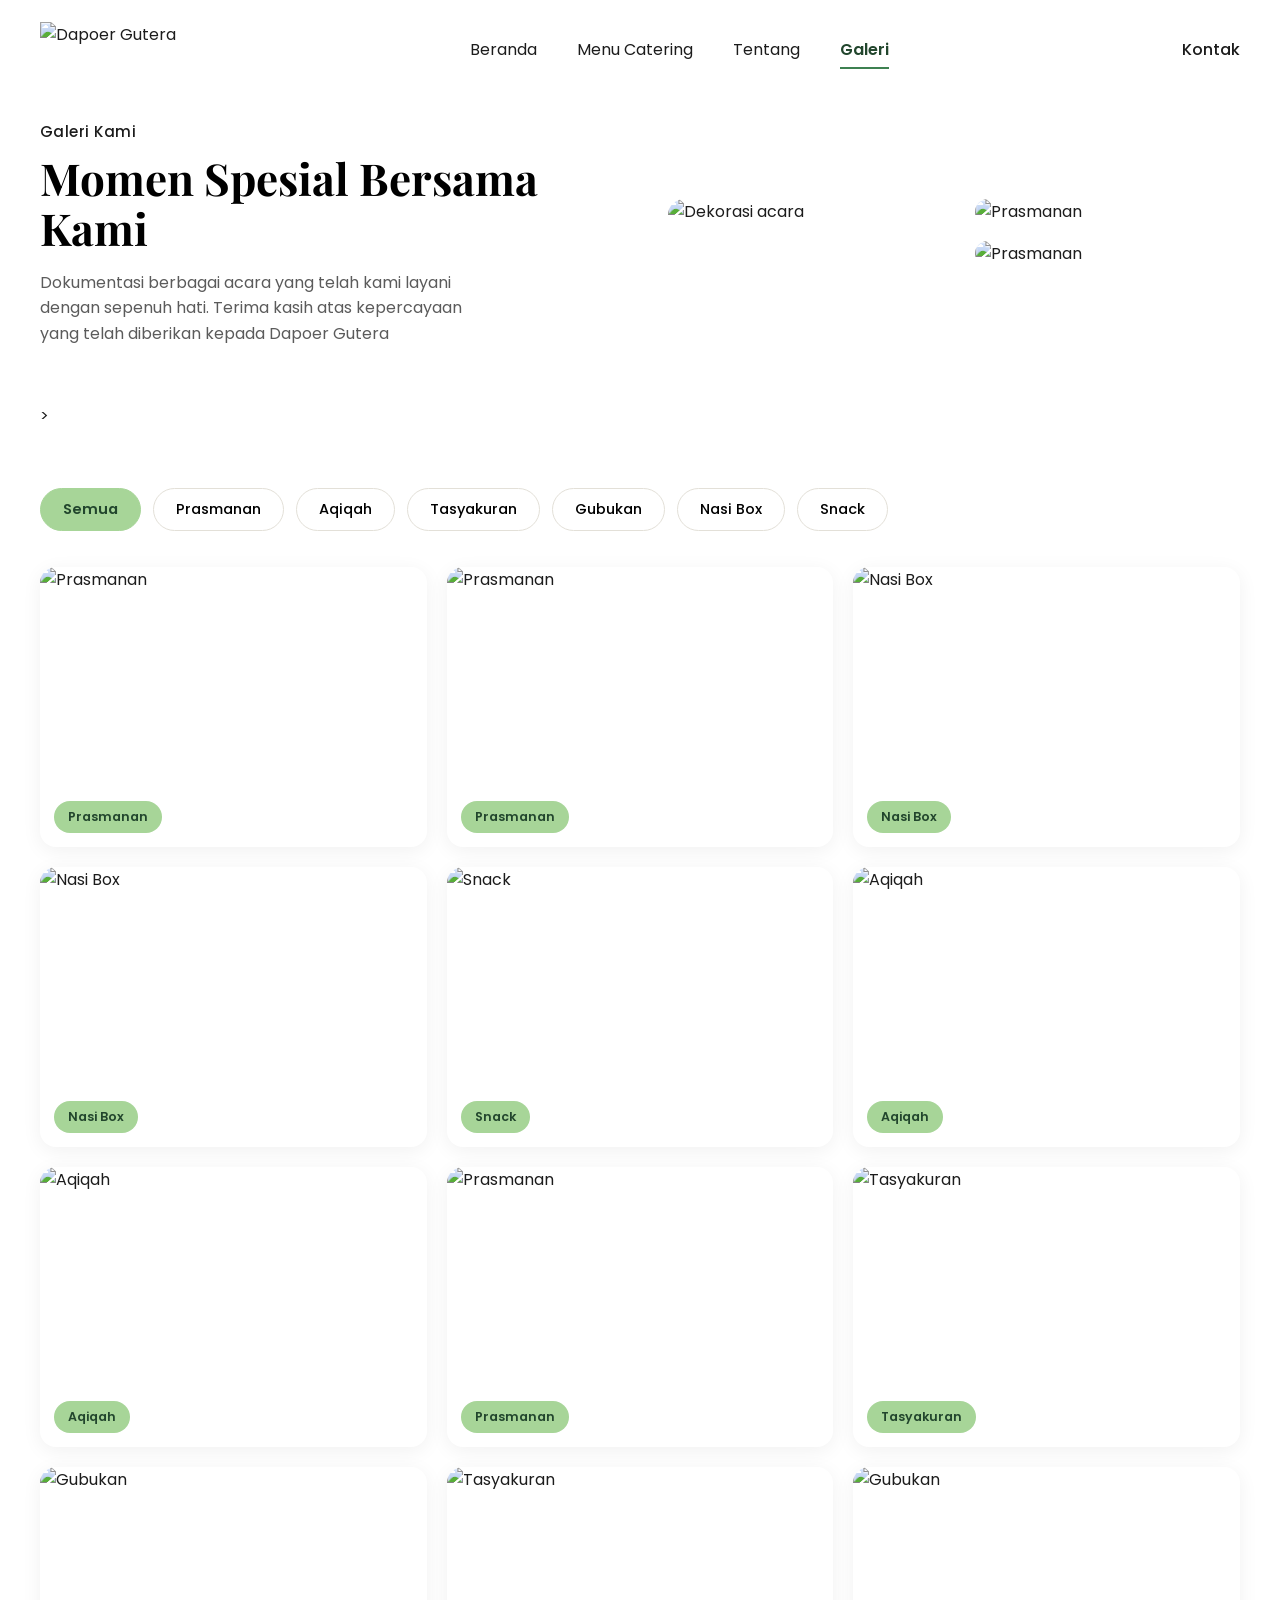
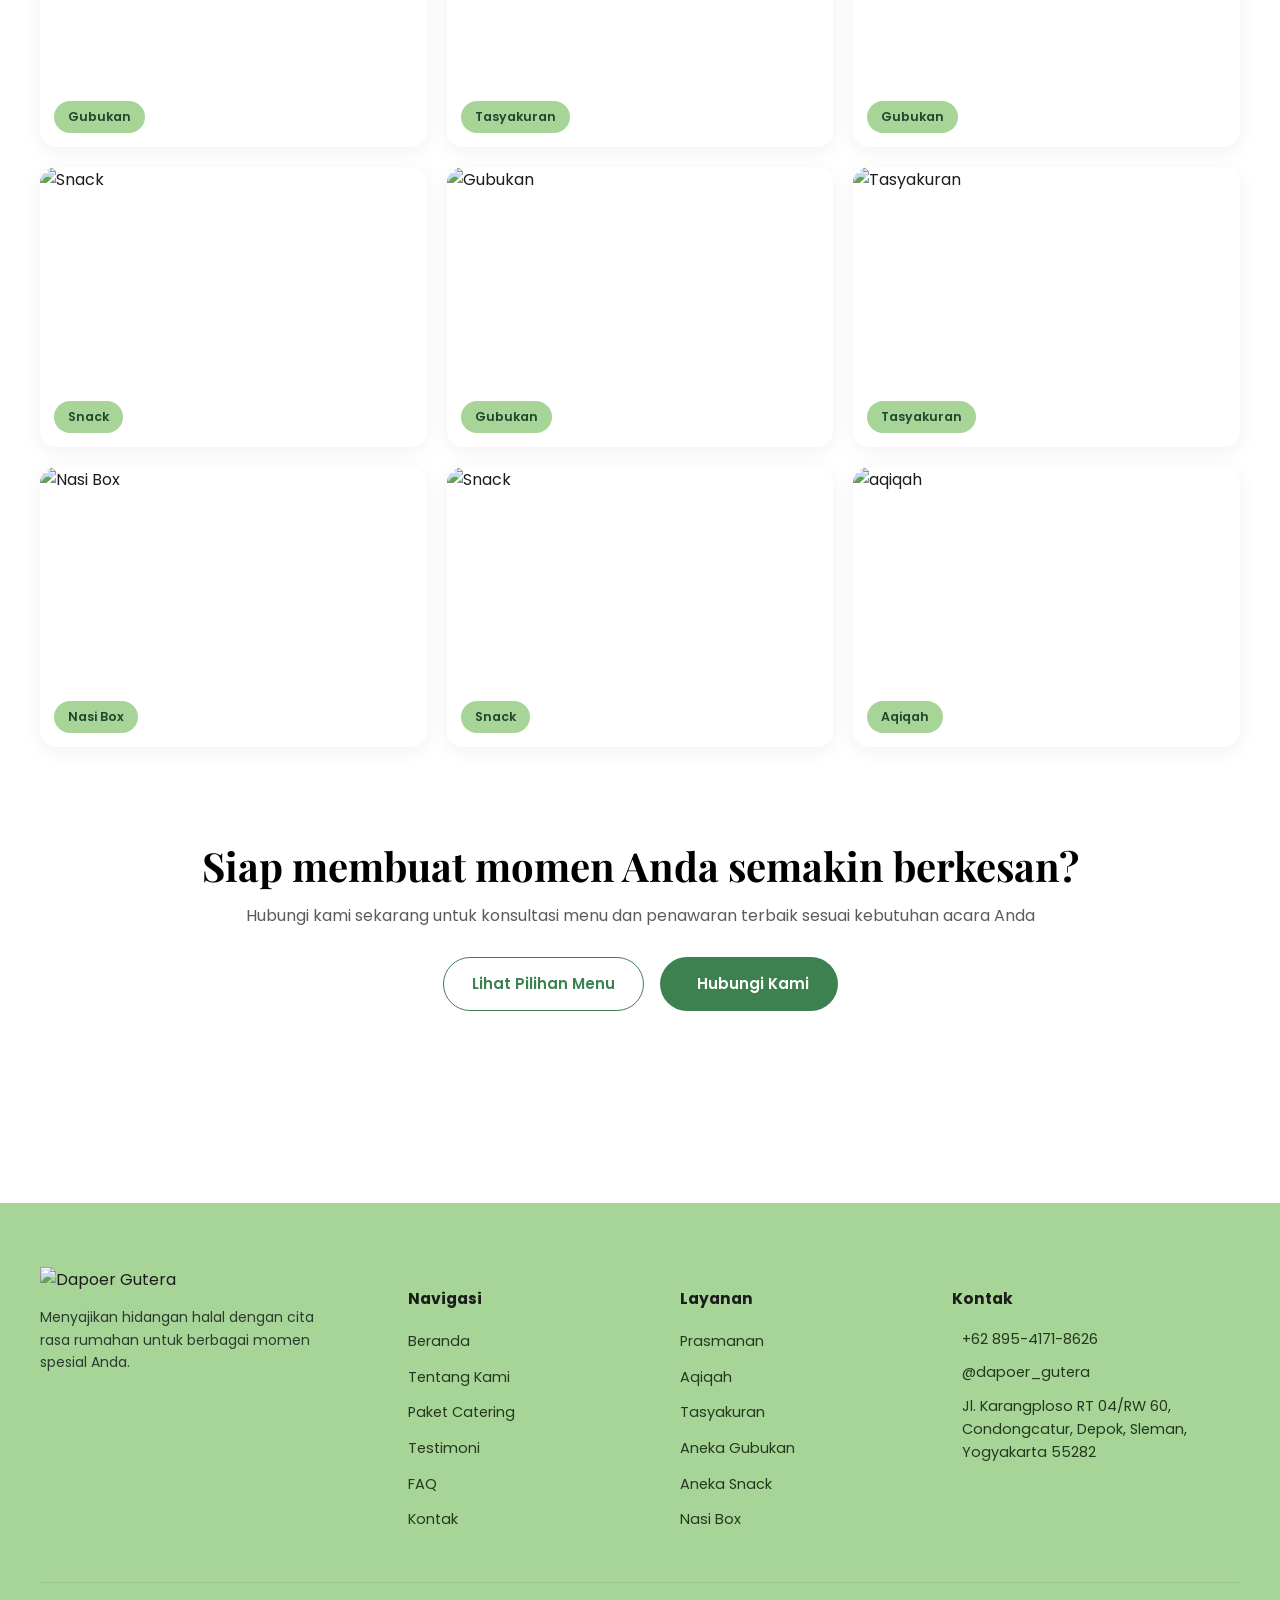
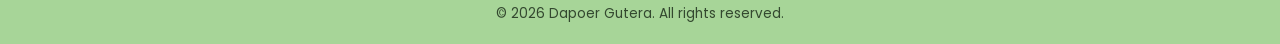
==== galeri.html @ 9469ec9a "Add files via upload" ====
<!DOCTYPE html>
<html lang="id">
<head>
<meta charset="UTF-8">
<meta name="viewport" content="width=device-width, initial-scale=1.0">
<title>Galeri — Dapoer Gutera</title>
<link rel="stylesheet" href="styles.css">
</head>
<body>

<header>
  <nav class="navbar">
    <a href="index.html" class="nav-logo">
      <img src="assets/images//logo.png" alt="Dapoer Gutera">
    </a>

    <ul class="nav-links">
      <li><a href="index.html" >Beranda</a></li>
      <li><a href="prasmanan.html">Menu Catering</a></li>
      <li><a href="tentang.html">Tentang</a></li>
      <li><a href="galeri.html"class="active">Galeri</a></li>
      <li class="nav-kontak-mobile"><a href="https://wa.me/6289541718626?text=Halo%20Dapoer%20Gutera">Kontak</a></li>
    </ul>

    <a href="https://wa.me/6289541718626?text=Halo%20Dapoer%20Gutera" class="nav-contact">Kontak</a>

    <button class="nav-toggle">&#9776;</button>
  </nav>
</header>

<div class="container">
  <div class="gal-hero">
    <div>
      <span class="eyebrow">Galeri Kami</span>
      <h2>Momen Spesial Bersama Kami</h2>
      <p>Dokumentasi berbagai acara yang telah kami layani dengan sepenuh hati. Terima kasih atas kepercayaan yang telah diberikan kepada Dapoer Gutera</p>
    </div>
    <div class="collage">
      <div class="collage-left"><img src="assets/images/tentang1.png" alt="Dekorasi acara"></div>
      <div class="collage-right">
        <img src="assets/images/tentang2.png" alt="Prasmanan">
        <img src="assets/images/tentang3.png" alt="Prasmanan">
      </div>
    </div>>
  </div>

  <div class="chip-row">
    <button class="chip active" data-filter="semua">Semua</button>
    <button class="chip" data-filter="prasmanan">Prasmanan</button>
    <button class="chip" data-filter="aqiqah">Aqiqah</button>
    <button class="chip" data-filter="tasyakuran">Tasyakuran</button>
    <button class="chip" data-filter="gubukan">Gubukan</button>
    <button class="chip" data-filter="nasibox">Nasi Box</button>
    <button class="chip" data-filter="snack">Snack</button>
  </div>

  <div class="masonry">
    <div class="gal-item" data-cat="prasmanan"><img src="assets/images/galeri/prasmanan7.png" alt="Prasmanan"><span class="gal-tag">Prasmanan</span></div>
    <div class="gal-item" data-cat="prasmanan"><img src="assets/images/galeri/prasmanan4.png" alt="Prasmanan"><span class="gal-tag">Prasmanan</span></div>
    <div class="gal-item" data-cat="nasibox"><img src="assets/images/galeri/nasibox.png" alt="Nasi Box"><span class="gal-tag">Nasi Box</span></div>

    <div class="gal-item" data-cat="nasibox"><img src="assets/images/galeri/nasibox3.png" alt="Nasi Box"><span class="gal-tag">Nasi Box</span></div>
    <div class="gal-item" data-cat="snack"><img src="assets/images/galeri/snack.png" alt="Snack"><span class="gal-tag">Snack</span></div>
    <div class="gal-item" data-cat="aqiqah"><img src="assets/images/galeri/aqiqah2.png" alt="Aqiqah"><span class="gal-tag">Aqiqah</span></div>

    <div class="gal-item" data-cat="aqiqah"><img src="assets/images/galeri/aqiqah.png" alt="Aqiqah"><span class="gal-tag">Aqiqah</span></div>
    <div class="gal-item" data-cat="prasmanan"><img src="assets/images/galeri/prasmanan6.png" alt="Prasmanan"><span class="gal-tag">Prasmanan</span></div>
    <div class="gal-item" data-cat="tasyakuran"><img src="assets/images/galeri/tasyakuran.png" alt="Tasyakuran"><span class="gal-tag">Tasyakuran</span></div>
  
    <div class="gal-item" data-cat="gubukan"><img src="assets/images/galeri/gubukan.png" alt="Gubukan"><span class="gal-tag">Gubukan</span></div>
    <div class="gal-item" data-cat="tasyakuran"><img src="assets/images/galeri/tasyakuran2.png" alt="Tasyakuran"><span class="gal-tag">Tasyakuran</span></div>
    <div class="gal-item" data-cat="gubukan"><img src="assets/images/galeri/gubukan2.png" alt="Gubukan"><span class="gal-tag">Gubukan</span></div>

    <div class="gal-item" data-cat="snack"><img src="assets/images/galeri/snackk.png" alt="Snack"><span class="gal-tag">Snack</span></div>
    <div class="gal-item" data-cat="gubukan"><img src="assets/images/galeri/gubukan1.png" alt="Gubukan"><span class="gal-tag">Gubukan</span></div>
    <div class="gal-item" data-cat="tasyakuran"><img src="assets/images/galeri/tasyakuran3.jpg" alt="Tasyakuran"><span class="gal-tag">Tasyakuran</span></div>

    <div class="gal-item" data-cat="nasibox"><img src="assets/images/galeri/nasibox2.png" alt="Nasi Box"><span class="gal-tag">Nasi Box</span></div>
    <div class="gal-item" data-cat="snack"><img src="assets/images/galeri/snack4.jpg" alt="Snack"><span class="gal-tag">Snack</span></div>
    <div class="gal-item" data-cat="aqiqah"><img src="assets/images/galeri/aqiqah3.jpg" alt="aqiqah"><span class="gal-tag">Aqiqah</span></div>

  </div>

  <div class="cta-banner">
    <h2>Siap membuat momen Anda semakin berkesan?</h2>
    <p>Hubungi kami sekarang untuk konsultasi menu dan penawaran terbaik sesuai kebutuhan acara Anda</p>
    <div class="btn-row">
      <a href="prasmanan.html" class="btn btn-outline">Lihat Pilihan Menu</a>
              <a href="https://wa.me/6289541718626?text=Halo%20Dapoer%20Gutera" class="btn btn-primary">
            <img src="assets/images/icons/whatsapp.png" alt="">
            Hubungi Kami
        </a>
    </div>
  </div>
</div>


<footer class="site-footer">
  <div class="container">
    <div class="footer-grid">
      <div class="footer-logo footer-about">
        <img src="assets/images/logofotter.png" alt="Dapoer Gutera">
        <p>Menyajikan hidangan halal dengan cita rasa rumahan untuk berbagai momen spesial Anda.</p>
      </div>
      <div class="footer-col footer-nav">
        <h4>Navigasi</h4>
        <ul>
          <li><a href="index.html#beranda">Beranda</a></li>
          <li><a href="index.html#tentang">Tentang Kami</a></li>
          <li><a href="prasmanan.html">Paket Catering</a></li>
          <li><a href="index.html#testimoni">Testimoni</a></li>
          <li><a href="index.html#faq">FAQ</a></li>
          <li><a href="index.html#kontak">Kontak</a></li>
        </ul>
      </div>
      <div class="footer-col footer-layanan">
        <h4>Layanan</h4>
        <ul>
          <li><a href="prasmanan.html">Prasmanan</a></li>
          <li><a href="aqiqah.html">Aqiqah</a></li>
          <li><a href="tasyakuran.html">Tasyakuran</a></li>
          <li><a href="gubukan.html">Aneka Gubukan</a></li>
          <li><a href="snack.html">Aneka Snack</a></li>
          <li><a href="nasi-box.html">Nasi Box</a></li>
        </ul>
      </div>
      <div class="footer-col footer-kontak-col">
        <h4>Kontak</h4>
        <ul class="footer-contact">
          <li>
            <img src="assets/images/icons/whatsappfotter.png" alt="">
            <a href="https://wa.me/6289541718626">+62 895-4171-8626</a>
          </li>

          <li>
            <img src="assets/images/icons/instagram.png" alt="">
            <a href="https://instagram.com/dapoer_gutera" target="_blank">
              @dapoer_gutera
            </a>
          </li>

          <li>
            <img src="assets/images/icons/location.png" alt="">
            <a href="https://maps.app.goo.gl/nkxs9k7i8d9KJMoN7" target="_blank">
              Jl. Karangploso RT 04/RW 60, Condongcatur, Depok, Sleman, Yogyakarta 55282
            </a>
          </li>

        </ul>
      </div>
    </div>
    <div class="footer-bottom">&copy; 2026 Dapoer Gutera. All rights reserved.</div>
  </div>
</footer>

<script src="script.js"></script>
</body>
</html>
---- styles.css ----
/* =========================================================
   Dapoer Gutera — Stylesheet
   Built from UI KIT | DAPOER GUTERA
========================================================= */

@import url('https://fonts.googleapis.com/css2?family=Playfair+Display:wght@600;700&family=Poppins:ital,wght@0,300;0,400;0,500;0,600;0,700;1,400&display=swap');

:root{
  /* Colors — sampled directly from UI Kit */
  --black:#000000;
  --green-900:#22462D;
  --green-600:#3E8151;
  --green-300:#A7D598;
  --green-300-soft:#B9DDAE;
  --red:#B9221F;
  --gold:#C8A96B;
  --cream:#EFE7DC;
  --offwhite:#F9F8F4;
  --white:#FFFFFF;
  --ink:#1C1C1C;
  --muted:#5B5B5B;
  --border:#E3E0D8;

  /* Type */
  --font-display:'Playfair Display', serif;
  --font-body:'Poppins', sans-serif;

  /* Spacing scale (from UI Kit spacing system) */
  --space-4xs:4px;
  --space-xs:8px;
  --space-sm:12px;
  --space-md:20px;
  --space-lg:32px;
  --space-xl:48px;
  --space-2xl:64px;
  --space-3xl:96px;

  /* Radius scale (from UI Kit corner radius) */
  --radius-xs:4px;
  --radius-sm:8px;
  --radius-md:12px;
  --radius-lg:16px;
  --radius-xl:24px;
  --radius-full:999px;

  /* Shadows */
  --shadow-card:0 4px 20px rgba(0,0,0,0.06);
  --shadow-hover:0 8px 30px rgba(0,0,0,0.10);
}

*,*::before,*::after{box-sizing:border-box;}
html{scroll-behavior:smooth;}
body{
  margin:0;
  font-family:var(--font-body);
  color:var(--ink);
  background:var(--white);
  font-weight:400;
  line-height:1.6;
  -webkit-font-smoothing:antialiased;
}

img{max-width:100%;display:block;}
a{color:inherit;text-decoration:none;}
ul{list-style:none;margin:0;padding:0;}
button{font-family:inherit;cursor:pointer;}

.container{
  width:100%;
  max-width:1280px;
  margin:0 auto;
  padding:0 40px;
}

h1,h2,h3{
  font-family:var(--font-display);
  font-weight:700;
  color:var(--black);
  margin:0;
  line-height:1.15;
}
h1{font-size:56px;}
h2{font-size:40px;}
h3{font-size:28px;}
p{margin:0;}

.eyebrow{
  font-family:var(--font-body);
  font-size:15px;
  color:var(--black-600);
  font-weight:500;
  letter-spacing:.03em;
}

.section{padding:var(--space-3xl) 0;}
.section-tight{padding:var(--space-2xl) 0;}
.section-title{
  text-align:center;
  margin-bottom:var(--space-sm);
}
.section-sub{
  text-align:center;
  color:var(--muted);
  font-size:17px;
  max-width:640px;
  margin:0 auto var(--space-xl);
}

/* ===================== Buttons (UI Kit) ===================== */
.btn{
  display:inline-flex;
  align-items:center;
  gap:8px;
  font-family:var(--font-body);
  font-weight:600;
  font-size:15px;
  padding:14px 28px;
  border-radius:var(--radius-full);
  border:1.5px solid transparent;
  transition:all .2s ease;
  white-space:nowrap;
}
.btn-primary{background:var(--green-600);color:#fff;}
.btn-primary:hover{background:var(--green-900);}
.btn-secondary{background:var(--green-300);color:var(--green-900);}
.btn-secondary:hover{background:var(--green-600);color:#fff;}
.btn-outline{background:transparent;color:var(--green-600);border-color:var(--green-600);}
.btn-outline:hover{background:var(--green-600);color:#fff;}
.btn-text{background:transparent;color:var(--green-600);padding:8px 4px;border-radius:0;}
.btn-sm{padding:10px 20px;font-size:14px;}
.btn-block{width:100%;justify-content:center;}

/* ===================== Navbar ===================== */
.navbar{
  display:grid;
  grid-template-columns:auto 1fr auto;
  align-items:center;
  padding:22px 40px;
  max-width:1280px;
  margin:0 auto;
  position:relative;
  z-index:50;
}
.nav-logo img{
  height:55px;
  width:auto;
  display:block;
}
.nav-logo .cap{display:block;font-size:11px;font-family:var(--font-body);color:var(--black);font-weight:500;letter-spacing:.2em;margin-top:-2px;}
.nav-links{
  display:flex;
  justify-content:center;
  align-items:center;
  gap:40px;
  list-style:none;
  justify-self:center;
}
.nav-links a{
  font-size:16px;
  color:var(--ink);
  position:relative;
  padding-bottom:4px;
}
.nav-links a.active{color:var(--green-900);font-weight:600;}
.nav-links a.active::after{
  content:"";
  position:absolute;left:0;right:0;bottom:-4px;height:2px;background:var(--green-600);
}
.nav-contact{
  justify-self:end;
  font-size:16px;
  font-weight:500;
}
.nav-toggle{display:none;background:none;border:none;font-size:26px;}

@media (max-width: 992px){

  .navbar{
    display:flex;
    justify-content:space-between;
    align-items:center;
  }

  .nav-links,
  .nav-contact{
    display:none;
  }

  .nav-toggle{
    display:block;
    background:none;
    border:none;
    font-size:30px;
    cursor:pointer;
  }

  .nav-links.active{
    display:flex;
    position:absolute;
    top:100%;
    left:0;
    width:100%;
    background:#fff;
    flex-direction:column;
    align-items:center;
    gap:35px;
    padding:40px 0;
  }
}
/* ===================== Hero (Landing) ===================== */
.hero{
  position:relative;
  overflow:hidden;
  padding-bottom:60px;
}
.hero-grid{
  display:grid;
  grid-template-columns:1fr 1fr;
  align-items:center;
  gap:20px;
  max-width:1280px;
  margin:0 auto;
  margin-top:-50px;
  padding:0px 40px;
  position:relative;
  z-index:1;
}
.hero h1{font-size:60px;margin-bottom:14px;}
.hero-sub{font-size:20px;color:var(--muted);margin-bottom:28px;max-width:440px;}
.hero-visual{position:relative;display:flex;justify-content:center;margin-top:-60px;}
.hero-visual img{width:100%;max-width:620px;}
.marquee{
  background:var(--green-300);
  overflow:hidden;
  padding:16px 0;
  margin-top:40px;
}
.marquee-track{
  display:flex;
  gap:14px;
  white-space:nowrap;
  animation:scrollmq 28s linear infinite;
  width:max-content;
}
.marquee-track span{font-weight:500;font-size:15px;color:var(--green-900);}
@keyframes scrollmq{
  from{transform:translateX(0);}
  to{transform:translateX(-50%);}
}

/* ===================== About split ===================== */
.about-split{
  display:grid;
  grid-template-columns:1.05fr 1fr;
  gap:56px;
  align-items:center;
}
.collage{
    display:grid;
    grid-template-columns:1.1fr 1fr;
    gap:16px;
    align-items:stretch;
}

.collage-right{
    display:grid;
    grid-template-rows:1fr 1fr;
    gap:16px;
}

.collage-left img{
    width:100%;
    height:100%;
    object-fit:cover;
    border-radius:var(--radius-lg);
}

.collage-right img{
    width:100%;
    height:100%;
    object-fit:cover;
    border-radius:var(--radius-lg);
}
.about-text .eyebrow{display:block;margin-bottom:10px;}
.about-text h2{margin-bottom:20px;}
.about-text p{color:var(--muted);margin-bottom:24px;}

/* ===================== Stats ===================== */
.stats{
    display:grid;
    grid-template-columns:repeat(4,1fr);
    gap:40px;
    text-align:center;
    align-items:start;
}

.stat{
    display:flex;
    flex-direction:column;
    align-items:center;
}

.stat-icon{
    width:70px;
    height:70px;
    display:flex;
    justify-content:center;
    align-items:center;
    margin-bottom:15px;
}

.stat-icon img{
    width:60px;
    height:60px;
    object-fit:contain;
}

.stat-num{
    font-family:var(--font-display);
    font-size:34px;
    color:var(--red);
    margin-bottom:5px;
    line-height:1;
}

.stat-label{
    font-size:16px;
    font-weight:500;
    color:var(--red);
}
@media (max-width:768px){
.stats{grid-template-columns:repeat(4,1fr);gap:12px;}
.stat-icon img{ width:32px;height:32px;}
.stat-num{font-size:20px;}
.stat-label{font-size:11px;line-height:1.3;}
}

/* ===================== Feature ===================== */

.feature-grid{
    display:grid;
    grid-template-columns:repeat(4,1fr);
    gap:20px;
}

.feature-card{
    background:var(--green-300);
    border-radius:var(--radius-lg);
    padding:28px 24px;
    display:flex;
    flex-direction:column;
    align-items:center;
    text-align:center;
}

.feature-icon{
    width:60px;
    height:60px;
    display:flex;
    align-items:center;
    justify-content:center;
    margin-bottom:18px;
}

.feature-icon img{
    width:50px;
    height:50px;
    object-fit:contain;
}

.feature-card h3{
    font-size:19px;
    font-family:var(--font-body);
    font-weight:700;
    margin-bottom:10px;
}

.feature-card p{
    font-size:14px;
    color:#2c3b2f;
    line-height:1.6;
}

/* ===================== Mobile ===================== */

@media (max-width:768px){

    .feature-grid{
        grid-template-columns:repeat(4,1fr);
        gap:10px;
    }

    .feature-card{
        padding:12px 8px;
    }

    .feature-icon img{
        width:28px;
        height:28px;
    }

    .feature-card h3{
        font-size:11px;
    }

    .feature-card p{
        font-size:9px;
        line-height:1.3;
    }

}
/* ===================== Service cards ===================== */
.service-grid{
  display:grid;
  grid-template-columns:repeat(3,1fr);
  gap:24px;
}
.service-card{
  border:1px solid var(--border);
  border-radius:var(--radius-lg);
  overflow:hidden;
  background:#fff;
  box-shadow:var(--shadow-card);
  transition:box-shadow .2s ease, transform .2s ease;
  display:flex;flex-direction:column;
}
.service-card:hover{box-shadow:var(--shadow-hover);transform:translateY(-3px);}
.service-card img{width:100%;aspect-ratio:4/3;object-fit:cover;}
.service-card-body{padding:22px 22px 26px;}
.service-card-body h3{font-family:var(--font-body);font-size:20px;font-weight:700;margin-bottom:8px;}
.service-card-body p{color:var(--muted);font-size:14.5px;margin-bottom:14px;}
.link-arrow{color:var(--green-600);font-weight:600;font-size:14.5px;}

/* ===================== Steps ===================== */
.steps{
  display:grid;
  grid-template-columns:repeat(4,1fr);
  gap:24px;
  text-align:center;
}
.step-num{
  width:76px;height:76px;border-radius:50%;
  border:2px solid var(--green-300);
  display:flex;align-items:center;justify-content:center;
  font-family:var(--font-display);font-size:26px;font-weight:700;color:var(--green-600);
  margin:0 auto 18px;
}
.step h3{font-family:var(--font-body);font-size:17px;font-weight:700;margin-bottom:8px;}
.step p{color:var(--muted);font-size:14.5px;}

/* ===================== Gallery preview grid ===================== */
.gallery-grid{
    display:grid;
    grid-template-columns:1fr 1fr 1fr 1fr;
    gap:18px;
    align-items:stretch;
}

/* Foto besar */
.gallery-grid .big{
    width:100%;
    height:520px;
    object-fit:cover;
    border-radius:28px;
}

/* Kolom isi 2 foto */
.stack{
    display:grid;
    grid-template-rows:1fr 1fr;
    gap:18px;
}

.stack img{
    width:100%;
    height:251px;
    object-fit:cover;
    border-radius:28px;
}
/* ===================== Testimonials ===================== */
.testi-card{
    background: var(--offwhite);
    border: 1px solid var(--border);
    border-radius: var(--radius-lg);
    padding: 26px;

    display: flex;
    flex-direction: column;
    justify-content: space-between;

    height: 250px;   /* samakan semua tinggi card */
}

.testi-stars{
  color:var(--gold);
  margin-bottom:14px;
  font-size:15px;
}

.testi-quote{
    font-size:14.5px;
    color:var(--muted);
    line-height:1.7;

    flex:1;
    margin:18px 0 22px;
}

.testi-person{
    display:flex;
    align-items:center;
    gap:12px;
    margin-top:auto;
}

.testi-avatar{
  width:38px;
  height:38px;
  border-radius:50%;
  background:var(--green-300);
  display:flex;
  align-items:center;
  justify-content:center;
  font-weight:700;
  color:var(--green-900);
  flex-shrink:0;
}

.testi-name{
  font-weight:600;
  font-size:14.5px;
}

.testi-role{
  font-size:13px;
  color:var(--muted);
}

.dots{
  display:flex;
  justify-content:center;
  gap:8px;
  margin-top:24px;
}

.dots span{
  width:8px;
  height:8px;
  border-radius:50%;
  background:var(--border);
}

.dots span.active{
  background:var(--green-600);
}
.testiSwiper{
    padding-bottom:50px;
}

.swiper-slide{
    height:auto;
}

.swiper-pagination-bullet-active{
    background:var(--green-600);
}
.swiper-wrapper{
    align-items:stretch;
}

.swiper-slide{
    display:flex;
    height:auto;
}

.swiper-slide .testi-card{
    width:100%;
}
/* ===================== FAQ / map ===================== */
.faq-map{
  display:grid;
  grid-template-columns:1fr 1fr;
  gap:56px;
  align-items:start;
}
.faq-item{
  border-bottom:1px solid var(--border);
  padding:18px 0;
}
.faq-q{
  display:flex;justify-content:space-between;align-items:center;
  font-weight:600;cursor:pointer;font-size:16px;
}
.faq-q .chev{color:var(--green-600);transition:transform .2s ease;}
.faq-item.open .chev{transform:rotate(180deg);}
.faq-a{
  max-height:0;overflow:hidden;color:var(--muted);font-size:14.5px;
  transition:max-height .25s ease;
}
.faq-item.open .faq-a{max-height:200px;padding-top:12px;}
.map-box{
    width:100%;
    height:260px;
    border-radius:24px;
    overflow:hidden;
    margin-bottom:30px;
    border:1px solid var(--border);
}

.map-box iframe{
    width:100%;
    height:100%;
    border:0;
    display:block;
}
.cta-inline h3{margin-bottom:10px;}
.cta-inline p{color:var(--muted);margin-bottom:20px;}

/* ===================== Footer ===================== */
.site-footer{
  background:var(--green-300);
  padding:64px 0 0;
  margin-top:var(--space-3xl);
}
.footer-grid{
  display:grid;
  grid-template-columns:1.4fr 1fr 1fr 1.2fr;
  gap:32px;
  padding-bottom:40px;
}
.footer-logo img{height:auto;width:auto;margin-bottom:14px;}
.footer-about p{font-size:14px;color:#2c3b2f;max-width:280px;}
.footer-col h4{font-weight:700;margin-bottom:16px;font-size:15.5px;}
.footer-col ul li{margin-bottom:10px;}
.footer-col ul li a{font-size:14.5px;color:#25381f;}
.footer-col ul li a:hover{text-decoration:underline;}
.footer-contact li{display:flex;gap:10px;font-size:14.5px;color:#25381f;margin-bottom:14px;align-items:flex-start;}
.footer-bottom{
  border-top:1px solid rgba(0,0,0,.08);
  text-align:center;
  padding:20px 0;
  font-size:13.5px;
  color:#33482f;
}

/* ===================== CTA MENU ===================== */

.menu-cta{
    margin-top:48px;
}

.menu-cta-content{
    display:flex;
    justify-content:space-between;
    align-items:center;
    gap:40px;

    padding:34px 42px;

    background:#F8F7F2;
    border:1px solid var(--border);
    border-radius:20px;
}

.menu-cta-text{
    max-width:650px;
}

.menu-cta-text h3{
    font-family:var(--font-body);
    font-size:30px;
    font-weight:700;
    margin-bottom:12px;
}

.menu-cta-text p{
    color:var(--muted);
    line-height:1.8;
    font-size:16px;
}

.menu-cta-btn{
    display:flex;
    align-items:center;
    gap:12px;

    padding:16px 28px;

    white-space:nowrap;
}

.menu-cta-btn img{
    width:22px;
    height:22px;
}

/* ===================== Menu Catering page ===================== */
.page-hero{text-align:center;padding:56px 0 30px;}
.page-hero h1{margin-bottom:14px;}
.page-hero p{color:var(--muted);font-size:18px;}

.tab-bar{
  display:flex;
  gap:14px;
  border:1px solid var(--border);
  border-radius:var(--radius-lg);
  padding:14px;
  justify-content:space-between;
  margin-top:36px;
}
.tab-btn{
  flex:1;
  display:flex;flex-direction:column;align-items:center;gap:4px;
  padding:8px 8px;
  border:1.5px solid var(--border);
  border-radius:var(--radius-md);
  background:#fff;
  font-size:14.5px;
  font-weight:500;
  color:var(--ink);
  transition:all .15s ease;
}
.tab-btn .ic{font-size:24px;}
.tab-btn.active{background:var(--green-300);border-color:var(--green-300);font-weight:600;}
.tab-hint{text-align:center;color:var(--muted);font-size:14.5px;margin-top:18px;}
.menu-panel{display:none;padding-top:48px;}
.menu-panel.active{display:block;}
.menu-panel-head{display:flex;align-items:center;gap:12px;margin-bottom:8px;}
.menu-panel-head .ic{font-size:28px;}
.menu-panel-head h2{font-size:30px;}
.menu-panel-desc{color:var(--muted);margin:6px 0 32px 44px;}

/* Prasmanan packages */
.pkg-grid{
  display:grid;
  grid-template-columns:repeat(3,1fr);
  gap:24px;
}
.pkg-card{
    position:relative;
    border:1.5px solid var(--gold);
    border-radius:28px;
    background:#fff;
    padding:70px 22px 24px;
    text-align:center;
    overflow:visible;
}
.pkg-badge{
    position:absolute;
    top:-18px;
    left:50%;
    transform:translateX(-50%);

    width:150px;
    height:50px;

    display:flex;
    align-items:center;
    justify-content:center;

    background:#A9D68E;
    border-radius:16px;

    font-size:18px;
    font-weight:500;
    color:#1E2F21;
}
.pkg-ribbon{
    position:absolute;
    top:-2px;
    left:-2px;

    width:95px;
    height:95px;

    background:#C82424;

    clip-path:polygon(0 0,100% 0,0 100%);

    color:#fff;

    display:flex;
    align-items:flex-start;
    justify-content:flex-start;

    padding:10px;

    font-size:14px;
    font-weight:700;
    line-height:1.1;
}

.pkg-title{color:#1E2F21;margin-top: 8px; font-size:20px;margin-bottom:2px;}
.pkg-price{font-family:var(--font-body);font-weight:700;font-size:28px;margin-bottom:16px;}
.pkg-price sup{font-size:14px;font-weight:500;margin-right:2px;}
.pkg-price sub{font-size:14px;font-weight:400;color:var(--muted);}
.pkg-card img{width:100%;aspect-ratio:16/10;object-fit:cover;border-radius:var(--radius-md);margin-bottom:18px 0 24px;}
.pkg-divider{text-align:center;color:var(--muted);font-size:18px;letter-spacing:.1em;margin-bottom:14px;}
.pkg-card h4{text-align: left; font-size:14.5px;font-weight:700;margin-bottom:8px;}
.pkg-card ul{list-style: none;padding: 0; margin:0 0 24px;}
.pkg-card ul li{font-size:14px;color:var(--muted);padding:3px 0;padding-left:18px;position:relative;margin:10px auto; text-align: left;}
.pkg-card ul li::before{content:"•";position:absolute;left:0;color:var(--green-600);}

/* Aqiqah feature card */
.feature-package{
    display:grid;
    grid-template-columns:500px 300px 280px;
    gap:22px;
    align-items:center;

    padding:14px 18px;

    border:1px solid var(--border);
    border-radius:18px;

    background:#fff;
}

/* gambar */

.feature-img img{
    width:100%;
    height:auto;
    display:block;
    border-radius:12px;
}

/* informasi */

.feature-info h3{
    font-family:var(--font-body);
    font-size:24px;
    line-height:1.35;
    font-weight:500;
    margin-bottom:14px;
}

.price-label{
    font-size:14px;
    color:#666;
    margin-bottom:4px;
}

.price{
    font-size:20px;
}

.price sup{
    font-size:18px;
    font-weight:500;
}

.price strong{
    font-size:42px;
}

.feature-info .price{
    font-size:18px;
    font-weight:700;
}

/* checklist */

.feature-benefit{
    display:flex;
    align-items:center;
}

.check-list{
    list-style:none;
    padding:0;
    margin:0;
}

.check-list li{
    display:flex;
    align-items:flex-start;
    gap:8px;
    font-size:15px;
    padding:8px 0;
}

.chk{
    color:var(--green-600);
    font-weight:700;
    font-size:15px;
}
/* Tasyakuran */
.tasy-card{
  display:grid;grid-template-columns:1fr 1.3fr;gap:36px;
  border:1px solid var(--border);border-radius:var(--radius-lg);
  padding:28px;align-items:center;margin-bottom:24px;
}
.tasy-card img{width:100%;object-fit:contain;border-radius:var(--radius-md);}
.tasy-card h3{font-family:var(--font-display);font-size:26px;margin-bottom:14px;}
.tasy-list{margin-bottom:16px;}
.tasy-list li{display:flex;gap:8px;font-size:14.5px;padding:4px 0;}
.tasy-list li .chk{color:var(--green-600);}
.tasy-price{font-size:26px;font-weight:700;text-align:right;}
.tasy-price sup{font-size:14px;font-weight:500;}

/* (Gubukan) */
.subheading{font-size:24px;font-weight:700;font-family:var(--font-body);margin:36px 0 20px;}
.food-grid{
  display:grid;grid-template-columns:repeat(3,1fr);gap:18px;
}
.food-grid.cols-4{display: grid; grid-template-columns:repeat(4,1fr);gap: 16px;}
.food-card{
  display:flex;align-items:center;gap:14px;
  border:1px solid var(--border);border-radius:var(--radius-md);
  padding:14px;background:#fff;
}
.food-card .thumb{
  width:64px;height:64px;border-radius:var(--radius-sm);
  object-fit:contain;flex-shrink:0;background:var(--cream);
}
.food-card .info{flex:1;}
.food-card .info .name{font-weight:600;font-size:15px;}
.food-card .info .price{font-size:14.5px;color:var(--ink);margin-top:2px;font-weight:600;}
.food-card.vertical{display: flex; flex-direction:column;padding: 12px;border: 1px solid var(--border); align-items:flex-start;text-align:left;}
.food-card.vertical .thumb{width:100%;height:130px;object-fit: cover;object-position: center; border-radius:var(--radius-sm);}
.food-card.vertical .info{width:100%;}

/* ===================== Nasi Box ===================== */

.nb-grid{
    display:grid;
    grid-template-columns:repeat(3,1fr);
    gap:24px;
}

.nb-card{
    background:#fff;
    border:1px solid var(--border);
    border-radius:16px;
    overflow:hidden;

    display:flex;
    flex-direction:column;
    height:100%;

    box-shadow:0 4px 14px rgba(0,0,0,.06);
    transition:.25s ease;
}

.nb-card:hover{
    transform:translateY(-4px);
    box-shadow:0 12px 28px rgba(0,0,0,.12);
}

.nb-card .thumb{
    width:100%;
    aspect-ratio:4/3;
    object-fit:cover;
    display:block;
}

.nb-card-body{
    padding:18px;
    display:flex;
    flex-direction:column;
    flex:1;
}

.nb-card-body h4{
    font-size:20px;
    font-weight:700;
    color:var(--ink);
    line-height:1.3;
    margin:0 0 6px;

    display:-webkit-box;
    -webkit-box-orient:vertical;
    overflow:hidden;
}

.nb-card-body .price{
    font-size:22px;
    font-weight:700;
    color:var(--green-700);
    margin-bottom:12px;
}

.nb-card-body .desc{
    font-size:14px;
    color:var(--muted);
    line-height:1.6;

    min-height:68px;
    margin-bottom:18px;

    display:-webkit-box;
    -webkit-box-orient:vertical;
    overflow:hidden;
}

.nb-card .btn{
    width:100%;
    margin-top:auto;
    border-radius:10px;
    font-weight:600;
    padding:12px;
}

.nb-card .btn:hover{
    transform:none;
}
/* ===================== Responsive ===================== */

@media (max-width:992px){

    .nb-grid{
        grid-template-columns:repeat(2,1fr);
    }

}

@media (max-width:640px){

    .nb-grid{
        grid-template-columns:1fr;
        gap:18px;
    }

    .nb-card-body{
        padding:16px;
    }

    .nb-card-body h4{
        font-size:18px;
    }

    .nb-card-body .price{
        font-size:20px;
    }

}
/* =========================
   SNACK
========================= */

.snack-feature{
    display:grid;
    grid-template-columns:420px 1fr;
    gap:40px;
    border:1px solid var(--border);
    border-radius:var(--radius-lg);
    padding:30px;
    align-items:start;
    margin-bottom:48px;
    background:#fff;
}

.snack-feature img.main{
    width:100%;
    border-radius:16px;
    object-fit:cover;
    display:block;
}

.snack-feature h3{
    font-family:var(--font-display);
    font-size:30px;
    margin-bottom:12px;
}

/* =========================
   ISIAN TAMBIR
========================= */

.isian-grid{
    display:grid;
    grid-template-columns:repeat(5,1fr);
    gap:16px;
    margin-top:18px;
}

.isian-item{
    text-align:center;
}

.isian-item img{
    width:70px;
    height:70px;
    border-radius:12px;
    object-fit:cover;
    display:block;
    margin:0 auto 8px;
    border:1px solid var(--border);
}

.isian-item span{
    font-size:13px;
    font-weight:600;
    line-height:1.4;
    display:block;
}

/* =========================
   SNACK BOX
========================= */

.snackbox-grid{
    display:grid;
    grid-template-columns:repeat(3,1fr);
    gap:24px;
    margin-bottom:48px;
}

.snackbox-card{
    border:1px solid var(--border);
    border-radius:18px;
    overflow:hidden;
    background:#fff;
    box-shadow:var(--shadow-card);
    transition:.25s;
}

.snackbox-card:hover{
    transform:translateY(-4px);
    box-shadow:0 12px 30px rgba(0,0,0,.08);
}

.snackbox-card .thumb{
    width:100%;
    aspect-ratio:4/3;
    object-fit:cover;
    display:block;
}

.snackbox-card-body{
    padding:20px;
}

.snackbox-card-body h4{
    font-size:22px;
    margin-bottom:8px;
}

.snackbox-card-body .price{
    font-size:22px;
    font-weight:700;
    margin-bottom:12px;
}

.snackbox-card-body p{
    font-size:14px;
    color:var(--muted);
    line-height:1.7;
    margin-bottom:18px;
}

/* =========================
   DETAIL PAKET
========================= */

.snack-detail{
    max-height:0;
    overflow:hidden;
    opacity:0;
    transition:max-height .45s ease,
               opacity .35s ease,
               margin .35s ease;
    margin-top:0;
}

.snack-detail.open{
    max-height:1000px;
    opacity:1;
    margin-top:8px;
}

.detail-toggle{
    border:none;
}

.combo-title{
    text-align:center;
    color:var(--muted);
    font-size:15px;
    margin:36px 0 22px;
    position:relative;
}

.combo-title::before,
.combo-title::after{
    content:"";
    display:inline-block;
    width:120px;
    height:1px;
    background:var(--border);
    vertical-align:middle;
    margin:0 16px;
}

.combo-grid{
    display:grid;
    grid-template-columns:repeat(5,1fr);
    gap:16px;
}

.combo-card{
    background:var(--offwhite);
    border:1px solid var(--border);
    border-radius:var(--radius-md);
    padding:16px;
}

.combo-card li{
    font-size:13.5px;
    padding:4px 0;
    color:var(--ink);
}

/* =========================
   NOTE
========================= */

.note-box{
    display:flex;
    align-items:flex-start;
    gap:16px;
    background:var(--offwhite);
    border:1px solid var(--border);
    border-radius:var(--radius-md);
    padding:18px 20px;
    margin-top:36px;
}

.note-icon{
    width:42px;
    height:42px;
    background:var(--red);
    color:#fff;
    border-radius:8px;
    display:flex;
    align-items:center;
    justify-content:center;
    flex-shrink:0;
}

.note-box h5{
    margin:0 0 6px;
    font-weight:700;
}

.note-box p{
    margin:0;
    color:var(--muted);
    font-size:14px;
}
/* ===================== Gallery page ===================== */
.gal-hero{display:grid;grid-template-columns:1fr 1fr;gap:56px;align-items:center;padding:20px 0 40px;}
.gal-hero h2{font-size:44px;margin:8px 0 16px;}
.gal-hero p{color:var(--muted);max-width:440px;}

.chip-row{display:flex;gap:12px;flex-wrap:wrap;margin:20px 0 36px;}
.chip{
  padding:10px 22px;border-radius:var(--radius-full);
  border:1.5px solid var(--border);font-size:14.5px;font-weight:500;background:#fff;
}
.chip.active{background:var(--green-300);border-color:var(--green-300);font-weight:600;color:var(--green-900);}

.masonry{
  display:grid;grid-template-columns:repeat(3,1fr);gap:20px;
}
.gal-item{position:relative;border-radius:var(--radius-lg);overflow:hidden;box-shadow:var(--shadow-card);}
.gal-item img{width:100%;height:280px;object-fit:cover;}
.gal-tag{
  position:absolute;left:14px;bottom:14px;background:var(--green-300);
  color:var(--green-900);font-size:12.5px;font-weight:600;padding:6px 14px;border-radius:var(--radius-full);
}

.cta-banner{text-align:center;padding:var(--space-3xl) 0;}
.cta-banner h2{margin-bottom:14px;}
.cta-banner p{color:var(--muted);margin-bottom:28px;}
.cta-banner .btn-row{display:flex;gap:16px;justify-content:center;}

/* ===========================
   TENTANG KAMI
=========================== */

.about-copy{
    max-width:900px;
    margin:0 auto;
}

.about-copy p{
    color:var(--muted);
    line-height:1.9;
    font-size:16px;
    margin-bottom:18px;
}

/* ===========================
   VISI MISI
=========================== */

.visi-misi{
    display:grid;
    grid-template-columns:repeat(2,1fr);
    gap:28px;
    margin:60px 0;
}

.vm-card{
    background:#fff;
    border:1px solid var(--border);
    border-radius:20px;
    padding:36px;
    box-shadow:0 8px 28px rgba(0,0,0,.05);
    transition:.35s;
}

.vm-card:hover{
    transform:translateY(-6px);
    box-shadow:0 18px 40px rgba(0,0,0,.08);
}

.vm-card h3{
    font-size:24px;
    margin-bottom:18px;
    text-align:center;
    color:var(--green-700);
}

.vm-card p{
    text-align:center;
    color:var(--muted);
    line-height:1.8;
}

.vm-card ul{
    margin-top:18px;
}

.vm-card ul li{
    color:var(--muted);
    line-height:1.8;
    margin-bottom:8px;
}

/* ===========================
   CTA
=========================== */

.team-cta{
    display:grid;
    grid-template-columns:1.05fr 1fr;
    gap:60px;
    align-items:center;
    margin-top:90px;
}

/* FOTO */

.team-photo{
    position:relative;
    overflow:hidden;
    border-radius:22px;
    box-shadow:0 18px 45px rgba(0,0,0,.12);
    cursor:pointer;
}

.team-photo > img{
    width:100%;
    display:block;
    object-fit:cover;
    transition:transform .5s ease;
}

/* Overlay */

.team-overlay{
    position:absolute;
    inset:0;
    background:rgba(62,129,81,.82);
    opacity:0;
    transition:.35s ease;
}

.team-photo:hover .team-overlay{
    opacity:1;
}

.team-photo:hover > img{
    transform:scale(1.08);
}

/* Isi Overlay */

.team-overlay-content{
    position:absolute;
    inset:0;

    display:flex;
    flex-direction:column;
    justify-content:center;
    align-items:center;

    text-align:center;
    padding:60px;
    color:#fff;
}

.team-overlay-content h3{
    font-family:var(--font-display);
    font-size:30px;
    line-height:1.4;
    color:#fff;
    margin:0 0 24px;
}

.team-overlay-content span{
    font-size:18px;
    color:#fff;
    font-weight:500;
}

/* Petik */

.petik{
    position:absolute;
    width:42px;
    height:auto;
    z-index:5;
}

.petik1{
    position:static;
    display:inline-block;
    margin-right:8px;
    vertical-align:middle;
}

.petik2{
    position:static;
    display: inline-block;
    margin-left: 8px;
    vertical-align: middle;
}

/* Text */

.team-content h3{
    font-size:38px;
    line-height:1.3;
    margin-bottom:18px;
}

.team-content p{
    color:var(--muted);
    line-height:1.9;
    margin-bottom:30px;
}

.team-content .btn{
    padding:14px 28px;
}
/* ===================== Utility ===================== */
.text-center{text-align:center;}
.mt-lg{margin-top:var(--space-lg);}
.mb-lg{margin-bottom:var(--space-lg);}

/* ===================== Hero Circular Menu Carousel ===================== */
.hcc{
  position:relative;
  width:100%;
  max-width:580px;
  aspect-ratio:1/1;
  margin:0 auto;
  overflow:visible;
}
.hcc-bg{
    position: absolute;
    left: 50%;
    top: 0;
    transform: translateX(-50%);

    width: 82%;
    height: 100%;

    background: radial-gradient(
        circle at 50% 65%,
        #c8efb4 0%,
        #b5e6a1 45%,
        #9fd38a 100%
    );

    border-radius: 0 0 240px 240px;
    overflow: hidden;
    z-index: 0;
}

.hcc-ring{
  position:absolute;
  inset:0;
  width:100%;
  height:100%;
  z-index:1;
  pointer-events:none;
}
.hcc-slot{
  position:absolute;
  transform:translate(-50%,-50%);
  border:3px solid var(--white);
  padding:0;
  background:var(--white);
  cursor:pointer;
  border-radius:50%;
  overflow:hidden;
  box-shadow:var(--shadow-card);
  transition:width .5s cubic-bezier(.4,0,.2,1), box-shadow .3s ease, outline .3s ease;
  z-index:2;
  aspect-ratio:1/1;
}
.hcc-slot img{
  width:100%;
  height:100%;
  object-fit:cover;
  display:block;
  border-radius:50%;
  transition:opacity .35s ease;
}
.hcc-slot-0{left:16.7%;top:58.9%;width:11%;}
.hcc-slot-1{left:28.6%;top:39.6%;width:13%;}
.hcc-slot-2{left:50%;top:32%;width:16%;}
.hcc-slot-3{left:71.4%;top:39.6%;width:13%;}
.hcc-slot-4{left:83.3%;top:58.9%;width:11%;}
.hcc-slot.active{
  width:18% !important;
  box-shadow:var(--shadow-hover);
  outline:3px solid var(--green-600);
  outline-offset:2px;
}
.hcc-plate{
  position:absolute;
  left:50%;
  top:67.9%;
  transform:translate(-50%,-50%);
  width:42.9%;
  aspect-ratio:1/1;
  border-radius:50%;
  background:var(--white);
  box-shadow:var(--shadow-hover);
  z-index:3;
  display:flex;
  align-items:center;
  justify-content:center;
  overflow:hidden;
  border:6px solid var(--white);
}
.hcc-plate img{
  width:100%;
  height:100%;
  object-fit:cover;
  border-radius:50%;
  transition:opacity .4s ease;
}
.hcc-arrow{
  position:absolute;
  top:67.9%;
  transform:translateY(-50%);
  width:44px;
  height:44px;
  border-radius:50%;
  border:none;
  background:var(--white);
  box-shadow:var(--shadow-card);
  font-size:22px;
  line-height:1;
  color:var(--green-900);
  cursor:pointer;
  display:flex;
  align-items:center;
  justify-content:center;
  z-index:4;
  transition:background .2s ease, transform .2s ease;
}

.hcc-arrow-left{left:11%;}
.hcc-arrow-right{right:11%;}
.hcc-dots{
  position:absolute;
  bottom:1%;
  left:50%;
  transform:translateX(-50%);
  display:flex;
  gap:6px;
  z-index:4;
}
.hcc-dots span{
  width:6px;
  height:6px;
  border-radius:50%;
  background:var(--white);
  opacity:.7;
  cursor:pointer;
  transition:background .2s ease, width .2s ease, opacity .2s ease;
}
.hcc-dots span.active{
  background:var(--green-900);
  opacity:1;
  width:18px;
  border-radius:4px;
}

/* Bentuk background hijau: dome di atas + sudut membulat di bawah */
.hcc-bg-top{
  bottom:0;
  border-radius:0 0 14% 14%;
}

@media (max-width:900px){
  .hcc-slot-0,.hcc-slot-4{display:none;}
}
@media (max-width:640px){
  .hcc{max-width:340px;}
  .hcc-slot-1,.hcc-slot-3{display:none;}
  .hcc-arrow{width:36px;height:36px;font-size:18px;}
}
@media (max-width:480px){
  .hcc{max-width:280px;}
  .hcc-arrow{width:32px;height:32px;font-size:16px;}
  .hcc-arrow-left{left:6%;}
  .hcc-arrow-right{right:6%;}
  .hcc-dots span{width:5px;height:5px;}
}

/* ===================== Responsive ===================== */
@media (max-width:1024px){
  h1{font-size:44px;}
  h2{font-size:32px;}
  .about-split,.faq-map,.gal-hero,.team-cta{grid-template-columns:1fr;}
  .stats,.feature-grid,.service-grid,.steps,.gallery-grid-4,.testi-grid,.masonry,.combo-grid,.food-grid,.food-grid.cols-4,.pkg-grid,.nb-grid,.snackbox-grid{grid-template-columns:repeat(2,1fr);}
  .footer-grid{grid-template-columns:1fr 1fr;}
  .footer-about{grid-column:1 / -1;}
  .footer-kontak-col{grid-column:1 / -1;}
  .isian-grid{grid-template-columns:repeat(5,1fr);}
  .hero h1{font-size:44px;}
  .hero-grid{grid-template-columns:1fr 1fr;}
  .hero-visual{margin-top:20px;}
}
@media (max-width:768px){
  .container{padding:0 20px;}
  .navbar{padding:18px 20px;flex-wrap:wrap;}
  .nav-links{display:none;}
  .nav-toggle{display:block;}
  .tab-bar{flex-wrap:wrap;}
  .tab-btn{min-width:30%;}
  .isian-grid{grid-template-columns:repeat(3,1fr);}

  .hero-grid{
    grid-template-columns:1fr 1fr;
    align-items:center;
    text-align:left;
    margin-top:0;
    padding:16px 16px 0;
    gap:12px;
  }
  .hero-grid > div:first-child{
    display:block;
    flex-direction:column;
    align-items:flex-start;
    transform:none;
  }
  .hero h1{font-size:26px;line-height:1.15;margin-bottom:8px;}
  .hero-sub{
    font-size:13px;
    margin-left:0;
    margin-right:0;
    margin-bottom:16px;
    max-width:none;
  }
  .hero-grid .btn-primary{
    padding:10px 16px;
    font-size:13px;
  }
  .hero-visual{margin-top:0;transform:none;}
}
@media (max-width:480px){
  .hero h1{font-size:20px;}
  .hero-sub{font-size:12px;margin-bottom:12px;}
  .hero-grid .btn-primary{padding:8px 14px;font-size:12px;}
}
@media (max-width:360px){
  .hero h1{font-size:17px;}
}
@media (max-width:768px){

    .menu-cta-content{
        flex-direction:column;
        align-items:flex-start;
        padding:28px;
    }

    .menu-cta-btn{
        width:100%;
        justify-content:center;
    }

}

/* =========================================================
   PATCH — Perapian Responsive Mobile + Hover Kartu
   (Tidak mengubah layout desktop yang sudah ada,
   hanya menambahkan penyesuaian untuk layar kecil/HP
   dan efek hover pada kartu-kartu yang belum memilikinya)
========================================================= */

/* Cegah scroll horizontal akibat elemen yang melebar */
html, body{overflow-x:hidden; width:100%;}

/* ===================== Hover: Feature cards (beranda) ===================== */
.feature-card{
  transition:transform .25s ease, box-shadow .25s ease, background-color .25s ease;
}
.feature-card:hover{
  transform:translateY(-4px);
  box-shadow:var(--shadow-hover);
  background:var(--green-300-soft);
}

/* ===================== Hover: Paket / Package cards ===================== */
.pkg-card{transition:transform .3s ease, box-shadow .3s ease;}
.pkg-card:hover{
  transform:translateY(-6px);
  box-shadow:0 16px 34px rgba(0,0,0,.10);
}

/* ===================== Hover: Food cards (gubukan, dsb) ===================== */
.food-card{transition:transform .25s ease, box-shadow .25s ease;}
.food-card:hover{
  transform:translateY(-3px);
  box-shadow:var(--shadow-hover);
}

/* ===================== Hover: Combo & Isian cards ===================== */
.combo-card{transition:transform .25s ease, box-shadow .25s ease;}
.combo-card:hover{
  transform:translateY(-3px);
  box-shadow:var(--shadow-hover);
}
.isian-item{transition:transform .2s ease;}
.isian-item img{transition:box-shadow .2s ease, transform .2s ease;}
.isian-item:hover img{
  transform:translateY(-3px);
  box-shadow:var(--shadow-hover);
}

/* ===================== Hover: Testimoni ===================== */
.testi-card{transition:transform .25s ease, box-shadow .25s ease;}
.testi-card:hover{
  transform:translateY(-3px);
  box-shadow:var(--shadow-hover);
}

/* ===================== Hover: Galeri item ===================== */
.gal-item img{transition:transform .4s ease;}
.gal-item:hover img{transform:scale(1.06);}
.gal-item:hover{box-shadow:var(--shadow-hover);}

/* ===================== Hover: Tasyakuran card ===================== */
.tasy-card{transition:transform .25s ease, box-shadow .25s ease;}
.tasy-card:hover{
  transform:translateY(-3px);
  box-shadow:var(--shadow-hover);
}

/* ===================== Hover: Chip filter & Tab menu ===================== */
.chip{transition:transform .2s ease, background-color .2s ease, border-color .2s ease;}
.chip:hover{border-color:var(--green-600); color:var(--green-900);}
.tab-btn:hover{border-color:var(--green-300); background:var(--offwhite);}

/* ===================== RESPONSIVE — Tablet (<=1024px) ===================== */
@media (max-width:1024px){
  .gallery-grid{grid-template-columns:repeat(2,1fr); gap:16px;}
  .gallery-grid .big{height:320px;}
  .stack img{height:152px;}
  .feature-package{grid-template-columns:1fr 1fr; gap:20px;}
  .feature-benefit{grid-column:1 / -1;}
  .snack-feature{grid-template-columns:1fr; gap:24px;}
  .snack-feature img.main{max-width:420px; margin:0 auto;}
  .isian-grid{grid-template-columns:repeat(4,1fr);}
}

/* ===================== RESPONSIVE — Mobile (<=768px) ===================== */
@media (max-width:768px){
  .container{overflow-x:hidden;}

  /* Grid umum yang belum tertangani jadi 1 kolom rapi */
  .gallery-grid{grid-template-columns:1fr; gap:14px;}
  .gallery-grid .big{height:220px; border-radius:18px;}
  .stack{grid-template-columns:1fr 1fr; grid-template-rows:none; gap:14px;}
  .stack img{height:150px; border-radius:18px;}

  .feature-package{
    grid-template-columns:1fr;
    padding:16px;
    gap:16px;
  }
  .feature-info h3{font-size:20px;}
  .feature-benefit{grid-column:auto;}

  .snack-feature{padding:18px;}
  .snack-feature h3{font-size:22px;}

  .isian-grid{grid-template-columns:repeat(3,1fr); gap:12px;}
  .isian-item img{width:56px; height:56px;}
  .isian-item span{font-size:12px;}

  .tasy-card{grid-template-columns:1fr; gap:16px; padding:18px;}
  .tasy-card h3{font-size:21px;}
  .tasy-price{text-align:left;}

  .visi-misi{grid-template-columns:1fr; gap:16px;}
  .vm-card{padding:24px;}

  .team-content h3{font-size:26px;}
  .team-overlay-content{padding:24px;}
  .team-overlay-content h3{font-size:20px; margin-bottom:12px;}

  .combo-grid{grid-template-columns:repeat(2,1fr);}
  .masonry{gap:14px;}
  .gal-item img{height:180px;}

  .footer-logo img{margin:0 auto 14px;}

  .site-footer{padding:44px 0 0; margin-top:var(--space-2xl);}
  .team-cta{margin-top:56px;}
  .visi-misi{margin:40px 0;}
}

/* ===================== RESPONSIVE — Extra small (<=480px) ===================== */
@media (max-width:480px){
  .gallery-grid .big{height:180px;}
  .stack{grid-template-columns:1fr; gap:10px;}
  .stack img{height:170px;}

  .isian-grid{grid-template-columns:repeat(2,1fr);}
  .combo-grid{grid-template-columns:1fr 1fr; gap:10px;}
  .masonry{grid-template-columns:1fr;}
  .gal-item img{height:220px;}

  .footer-grid{gap:28px 20px; text-align:left;}
  .team-content h3{font-size:22px;}
  .price strong{font-size:32px;}
  .tasy-price{font-size:21px;}
  .pkg-price{font-size:23px;}
  .menu-cta-text h3{font-size:22px;}
}

/* =========================================================
   PATCH 2 — Revisi tambahan (mobile)
========================================================= */

/* 6) Tampilkan "Kontak" di dropdown menu mobile, sembunyikan di navbar desktop */
.nav-kontak-mobile{display:none;}
@media (max-width:992px){
  .nav-kontak-mobile{display:block;}
}

/* 5) Samakan ukuran tombol "Lihat Menu" & "Konsultasi" di hero saat HP */
@media (max-width:768px){
  .hero-grid .btn{
    padding:10px 16px;
    font-size:13px;
    margin:6px 10px 0 0;
  }
}
@media (max-width:480px){
  .hero-grid .btn{
    padding:8px 14px;
    font-size:12px;
  }
}

/* 2) Paket Prasmanan/Aqiqah dkk: hindari kotak terpotong/overflow di HP */
@media (max-width:680px){
  .pkg-grid{grid-template-columns:1fr; gap:20px;}
  .pkg-card{padding:60px 20px 22px;}
}

/* 1) Judul "Pilihan Kombinasi Snack — Paket X" tetap satu baris di HP */
@media (max-width:600px){
  .combo-title{
    font-size:13px;
    white-space:nowrap;
    margin:26px 0 16px;
  }
  .combo-title::before,
  .combo-title::after{
    width:18px;
    margin:0 8px;
  }
}
@media (max-width:360px){
  .combo-title{font-size:11.5px;}
  .combo-title::before,
  .combo-title::after{width:10px; margin:0 6px;}
}

/* 4) Galeri: tampilkan 2 kartu sejajar di HP (bukan 1 kolom penuh) */
@media (max-width:768px){
  .masonry{grid-template-columns:repeat(2,1fr); gap:12px;}
  .gal-item img{height:150px;}
}
@media (max-width:480px){
  .masonry{grid-template-columns:repeat(2,1fr); gap:10px;}
  .gal-item img{height:120px;}
  .gal-tag{font-size:10.5px; padding:4px 10px; left:8px; bottom:8px;}
}

/* 4) Galeri di landing page: 2 kartu sejajar juga */
@media (max-width:768px){
  .gallery-grid{grid-template-columns:repeat(2,1fr); gap:12px;}
  .gallery-grid .big{height:150px;}
  .stack{grid-template-columns:1fr; gap:12px;}
  .stack img{height:150px;}
}
@media (max-width:480px){
  .gallery-grid .big{height:120px;}
  .stack img{height:120px;}
}

/* =========================================================
   PATCH 3 — Revisi lanjutan
========================================================= */

/* 4) Hover interaktif untuk foto galeri di landing page (beranda) */
.gal-frame{
  overflow:hidden;
  border-radius:28px;
  display:block;
  cursor:pointer;
}
.gal-frame img{
  transition:transform .45s ease;
}
.gal-frame:hover img{
  transform:scale(1.07);
}

/* 3) Kutipan Tim Gutera: tetap pakai efek hover pada foto (sesuai permintaan),
      foto & kutipan TIDAK dipisah jadi 2 kartu. Kutipan muncul saat foto disentuh/hover,
      baik di desktop maupun HP (tap pertama pada foto akan memicu hover di HP). */
/* =========================================================
   PATCH 4 — Revisi lanjutan (round 3)
========================================================= */

/* 1) Tombol "Hubungi Kami" di cta-banner: jangan terpotong di HP */
@media (max-width:600px){
  .cta-banner .btn-row{
    flex-direction:column;
    align-items:stretch;
    gap:12px;
  }
  .cta-banner .btn-row .btn{
    justify-content:center;
    width:100%;
    white-space:normal;
    font-size:14px;
    padding:12px 18px;
  }
}

/* 2) Paket Prasmanan dkk: menu dipadatkan supaya tidak perlu scroll jauh di HP */
@media (max-width:680px){
  .pkg-card{padding:56px 18px 20px;}
  .pkg-card img{aspect-ratio:16/9;margin-bottom:14px;}
  .pkg-title{font-size:18px;margin-top:4px;}
  .pkg-price{font-size:23px;margin-bottom:10px;}
  .pkg-divider{font-size:15px;margin-bottom:8px;}
  .pkg-card h4{font-size:13px;margin-bottom:5px;margin-top:12px;}
  .pkg-card ul{margin:0 0 14px;}
  .pkg-card ul li{font-size:12.5px;margin:5px auto;padding:2px 0 2px 15px;line-height:1.35;}
  .pkg-grid{gap:16px;}
}

/* 4) Kartu keunggulan (100% Halal, Amanah, dst) dipadatkan di HP, tetap 2 kolom */
@media (max-width:768px){
  .feature-grid{
    grid-template-columns:repeat(2,1fr);
    gap:12px;
  }
  .feature-card{
    padding:18px 14px;
  }
  .feature-icon{width:44px;height:44px;}
  .feature-icon img{width:30px;height:30px;}
  .feature-card h3{font-size:14.5px;margin-bottom:6px;}
  .feature-card p{font-size:12px;line-height:1.45;}
}

/* 4) Kartu "Pilihan Layanan Catering" juga dipadatkan di HP */
@media (max-width:768px){
  .service-card-body{padding:14px 14px 18px;}
  .service-card-body h3{font-size:15px;margin-bottom:5px;}
  .service-card-body p{font-size:12px;margin-bottom:8px;}
  .link-arrow{font-size:12px;}
}

/* 5) "Dipercaya untuk Berbagai Acara" & Galeri preview: sembunyikan di HP, tampil di desktop saja */
@media (max-width:768px){
  #stats-section{display:none;}
  #galeri{display:none;}
}

/* 6) Testimoni dipadatkan agar tidak terlalu besar di HP */
@media (max-width:768px){
  .testi-card{padding:18px;height:220px;}
  .testi-stars{font-size:13px;margin-bottom:8px;}
  .testi-quote{font-size:12.5px;margin:8px 0 12px;line-height:1.55;}
  .testi-avatar{width:32px;height:32px;font-size:13px;}
  .testi-name{font-size:13px;}
  .testi-role{font-size:11px;}
}

/* 7) Footer dipadatkan lebih lanjut di HP */
@media (max-width:768px){
  .site-footer{padding:28px 0 0;}
  .footer-grid{padding-bottom:20px;gap:22px;}
  .footer-logo img{width:110px;}
  .footer-about p{font-size:12px;max-width:100%;}
  .footer-col h4{font-size:13.5px;margin-bottom:8px;}
  .footer-col ul li{margin-bottom:5px;}
  .footer-col ul li a{font-size:12px;}
  .footer-contact li{font-size:12px;margin-bottom:6px;}
  .footer-bottom{font-size:11px;padding:12px 0;}
}

/* 2) Menu Favorit — desain kartu baru: lebih menarik + ada label & harga */
.fav-grid{
  display:grid;
  grid-template-columns:repeat(4,1fr);
  gap:22px;
}
.fav-card{
  display:block;
  background:#fff;
  border:1px solid var(--border);
  border-radius:20px;
  overflow:hidden;
  transition:transform .3s ease, box-shadow .3s ease, border-color .3s ease;
}
.fav-card:hover{
  transform:translateY(-6px);
  box-shadow:0 18px 34px rgba(0,0,0,.12);
  border-color:var(--green-300);
}
.fav-thumb{
  position:relative;
  overflow:hidden;
  aspect-ratio:4/3;
}
.fav-thumb .thumb{
  width:100%;
  height:100%;
  object-fit:cover;
  display:block;
  transition:transform .5s ease;
}
.fav-card:hover .fav-thumb .thumb{
  transform:scale(1.09);
}
.fav-badge{
  position:absolute;
  top:12px;
  left:12px;
  background:var(--green-600);
  color:#fff;
  font-size:11px;
  font-weight:700;
  letter-spacing:.02em;
  padding:5px 12px;
  border-radius:999px;
  box-shadow:0 6px 14px rgba(0,0,0,.18);
}
.fav-info{
  padding:16px 18px 20px;
  text-align:left;
}
.fav-name{
  font-weight:700;
  font-size:16px;
  color:var(--ink);
  margin-bottom:6px;
}
.fav-price{
  font-size:13px;
  color:var(--muted);
}
.fav-price strong{
  font-size:15px;
  font-weight:700;
  color:var(--green-600);
}
.fav-price span{
  font-size:12px;
  color:var(--muted);
}

@media (max-width:1024px){
  .fav-grid{grid-template-columns:repeat(3,1fr);}
}
@media (max-width:768px){
  .fav-grid{grid-template-columns:repeat(2,1fr);gap:14px;}
  .fav-info{padding:12px 14px 16px;}
  .fav-name{font-size:14px;margin-bottom:4px;}
  .fav-price{font-size:11.5px;}
  .fav-price strong{font-size:13px;}
  .fav-badge{font-size:10px;padding:4px 10px;top:8px;left:8px;}
}
@media (max-width:400px){
  .fav-grid{grid-template-columns:1fr 1fr;gap:10px;}
}

/* =========================================================
   PATCH 5 — Revisi lanjutan (round 4)
========================================================= */

/* 1) Footer di HP: "Navigasi" & "Layanan" disejajarkan kiri-kanan */
@media (max-width:768px){
  .footer-grid{
    grid-template-columns:1fr 1fr;
    gap:26px 18px;
  }
  .footer-logo.footer-about{grid-column:1 / -1;}
  .footer-col.footer-nav{grid-column:1;grid-row:2;}
  .footer-col.footer-layanan{grid-column:2;grid-row:2;}
  .footer-col.footer-kontak-col{grid-column:1 / -1;grid-row:3;}
}
@media (max-width:400px){
  .footer-grid{gap:20px 14px;}
}
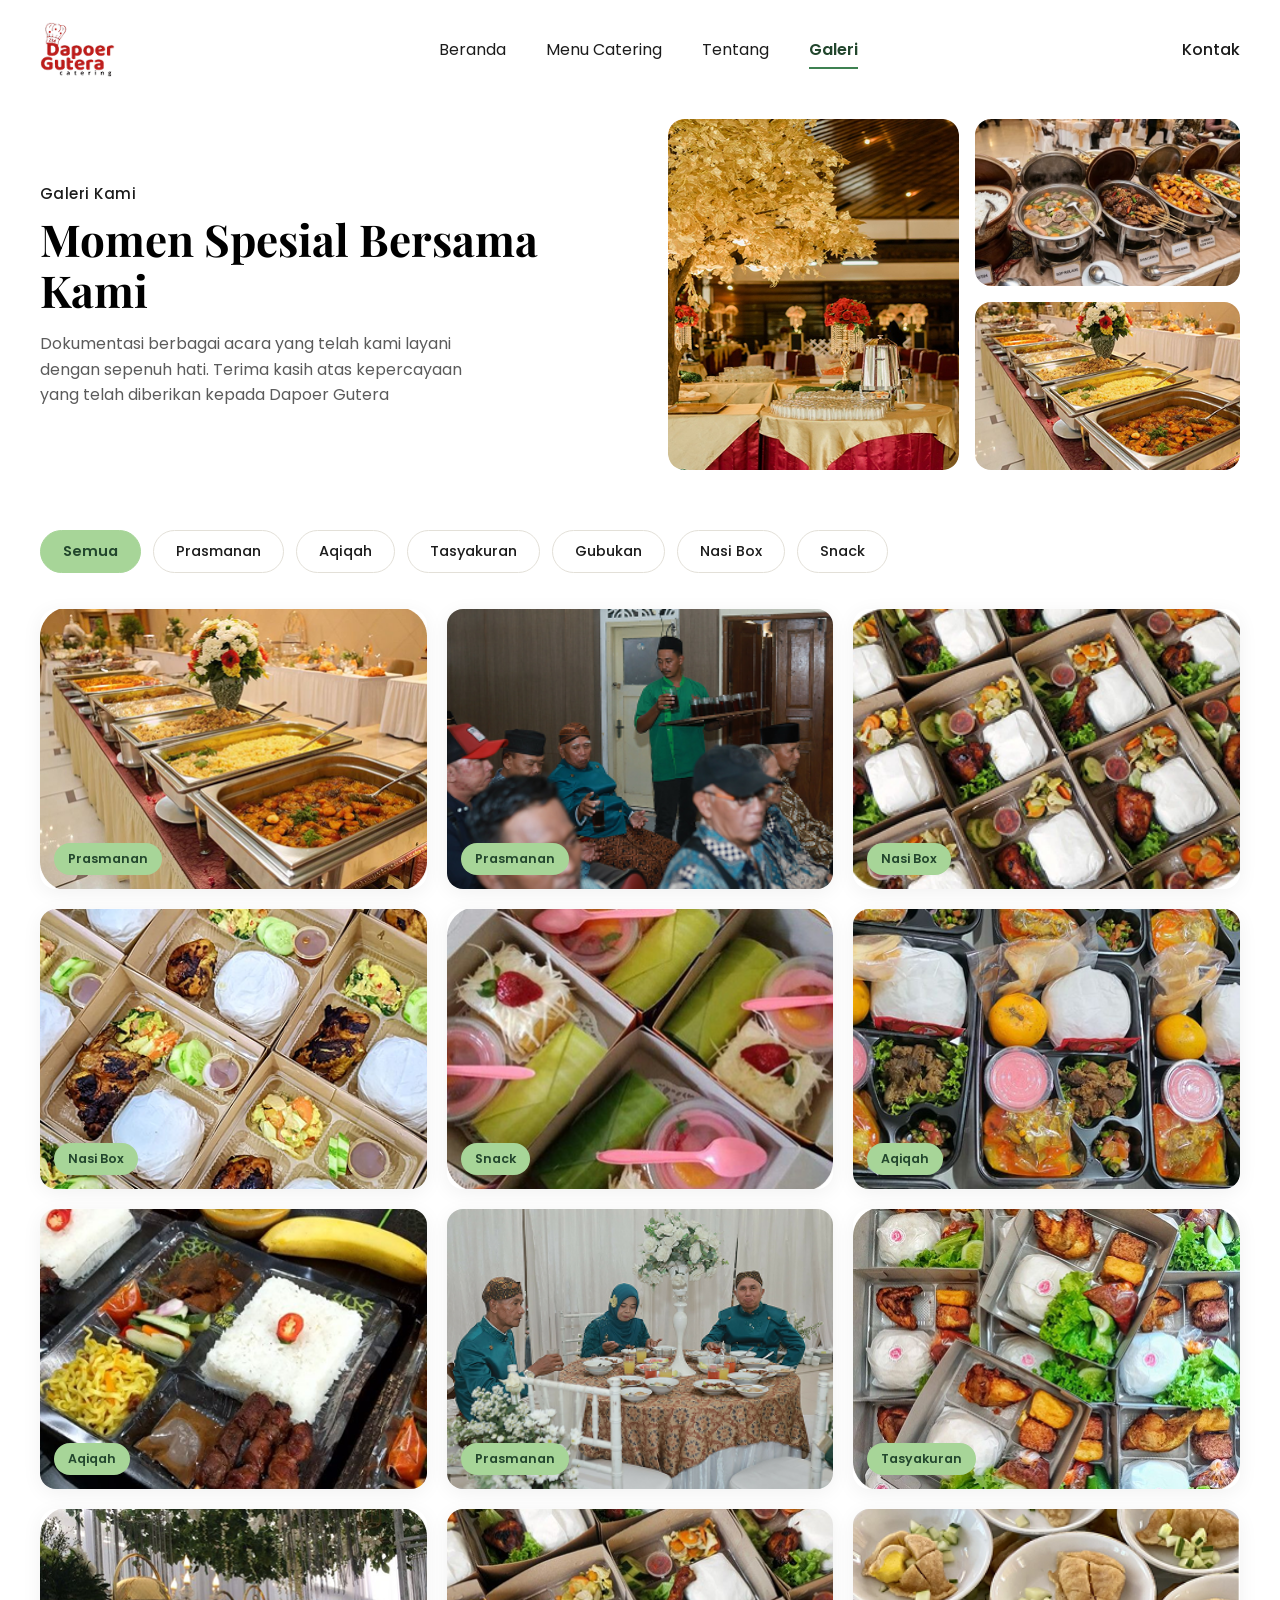
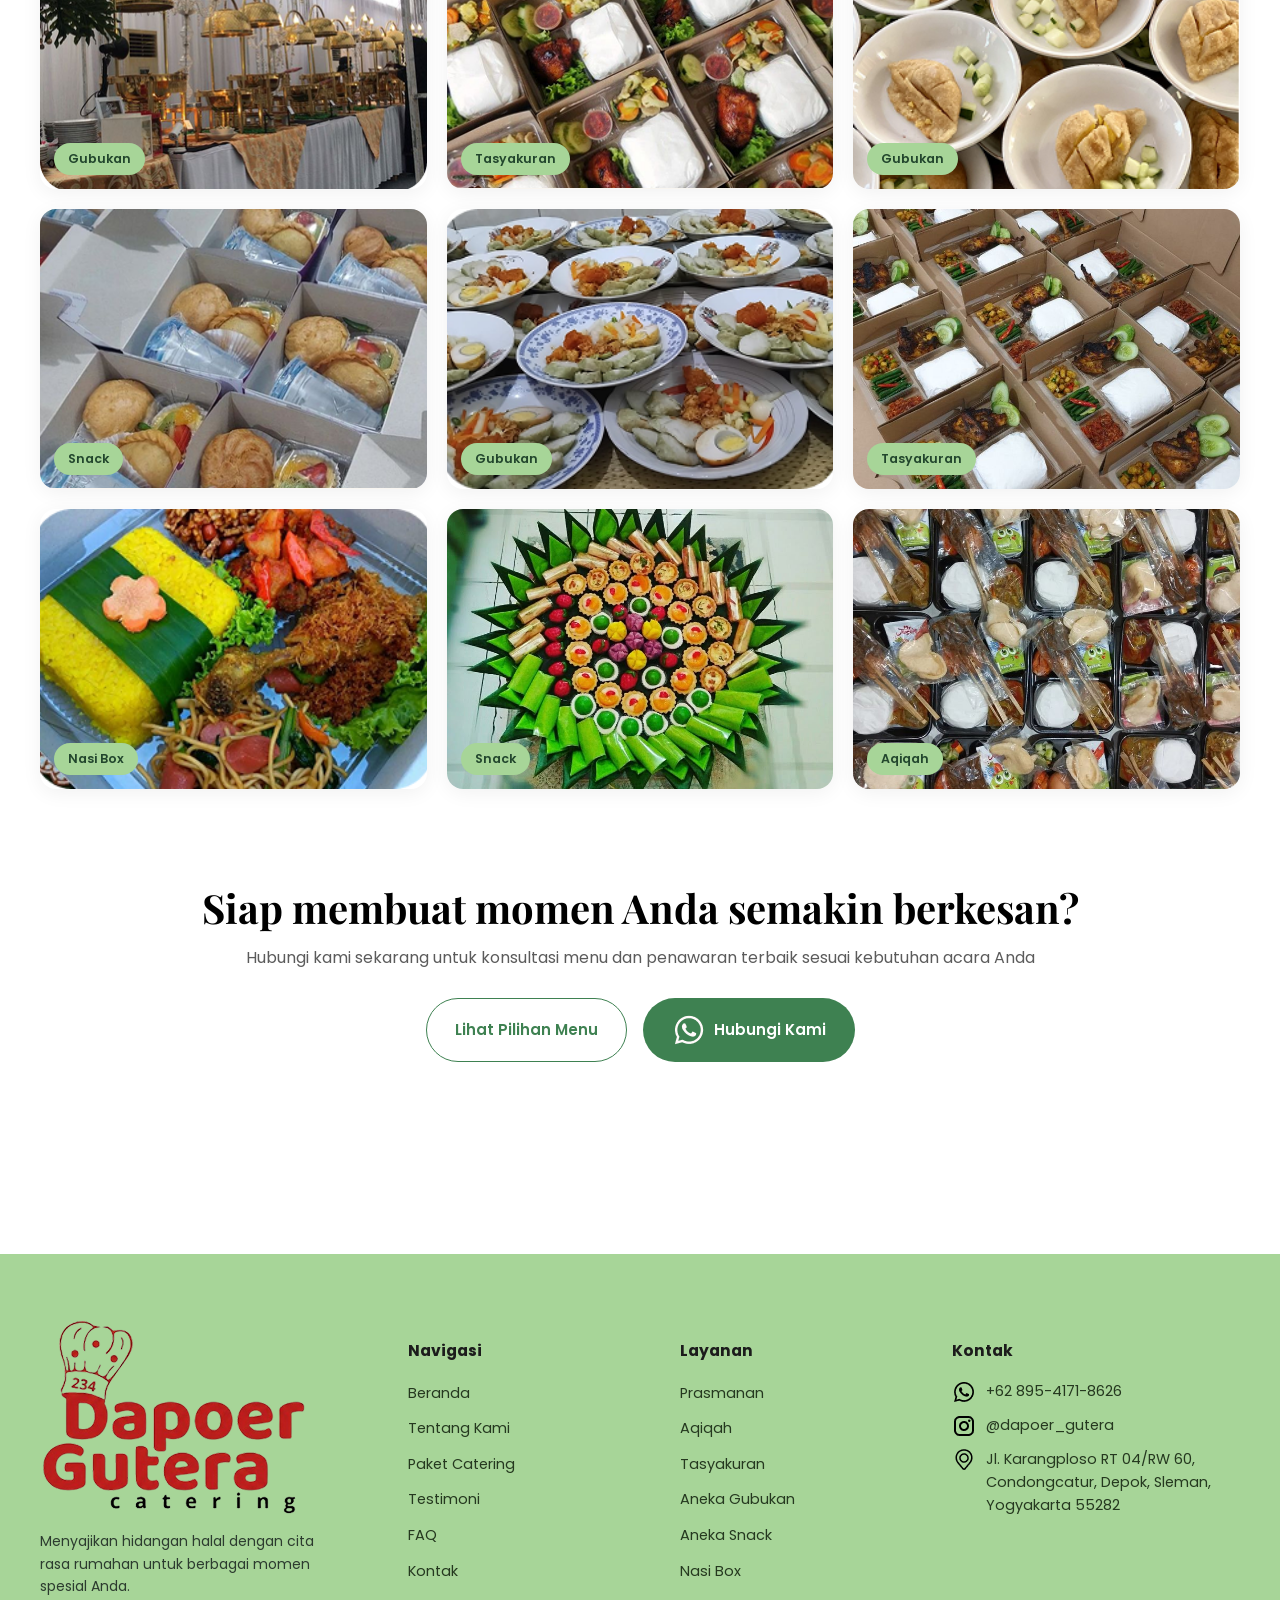
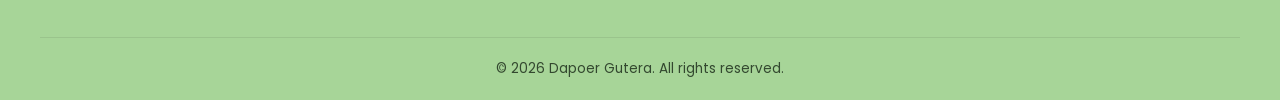
==== commit 81f0c0c5: "Update tampilan responsive" ====
--- a/galeri.html
+++ b/galeri.html
@@ -41,7 +41,7 @@
         <img src="assets/images/tentang2.png" alt="Prasmanan">
         <img src="assets/images/tentang3.png" alt="Prasmanan">
       </div>
-    </div>>
+    </div>
   </div>
 
   <div class="chip-row">
--- a/styles.css
+++ b/styles.css
@@ -1,8 +1,3 @@
-/* =========================================================
-   Dapoer Gutera — Stylesheet
-   Built from UI KIT | DAPOER GUTERA
-========================================================= */
-
 @import url('https://fonts.googleapis.com/css2?family=Playfair+Display:wght@600;700&family=Poppins:ital,wght@0,300;0,400;0,500;0,600;0,700;1,400&display=swap');
 
 :root{
@@ -63,7 +58,7 @@
 img{max-width:100%;display:block;}
 a{color:inherit;text-decoration:none;}
 ul{list-style:none;margin:0;padding:0;}
-button{font-family:inherit;cursor:pointer;}
+button{font-family:inherit;cursor:pointer;color:inherit;-webkit-appearance:none;appearance:none;background:none;}
 
 .container{
   width:100%;
@@ -171,7 +166,7 @@
   font-size:16px;
   font-weight:500;
 }
-.nav-toggle{display:none;background:none;border:none;font-size:26px;}
+.nav-toggle{display:none;background:none;border:none;font-size:26px;color:var(--ink);}
 
 @media (max-width: 992px){
 
@@ -1257,7 +1252,7 @@
 .chip-row{display:flex;gap:12px;flex-wrap:wrap;margin:20px 0 36px;}
 .chip{
   padding:10px 22px;border-radius:var(--radius-full);
-  border:1.5px solid var(--border);font-size:14.5px;font-weight:500;background:#fff;
+  border:1.5px solid var(--border);font-size:14.5px;font-weight:500;background:#fff;color:var(--ink);
 }
 .chip.active{background:var(--green-300);border-color:var(--green-300);font-weight:600;color:var(--green-900);}
 
@@ -1977,19 +1972,24 @@
   .pkg-grid{gap:16px;}
 }
 
-/* 4) Kartu keunggulan (100% Halal, Amanah, dst) dipadatkan di HP, tetap 2 kolom */
+/* 4) Kartu keunggulan (100% Halal, Amanah, dst) di HP: 4 kolom, tanpa teks deskripsi (sesuai Figma) */
 @media (max-width:768px){
   .feature-grid{
-    grid-template-columns:repeat(2,1fr);
-    gap:12px;
+    grid-template-columns:repeat(4,1fr);
+    gap:10px;
   }
   .feature-card{
-    padding:18px 14px;
+    padding:14px 8px;
   }
-  .feature-icon{width:44px;height:44px;}
-  .feature-icon img{width:30px;height:30px;}
-  .feature-card h3{font-size:14.5px;margin-bottom:6px;}
-  .feature-card p{font-size:12px;line-height:1.45;}
+  .feature-icon{width:36px;height:36px;margin-bottom:8px;}
+  .feature-icon img{width:24px;height:24px;}
+  .feature-card h3{font-size:10.5px;margin-bottom:0;line-height:1.25;}
+  .feature-card p{display:none;}
+}
+@media (max-width:400px){
+  .feature-card h3{font-size:9.5px;}
+  .feature-icon{width:32px;height:32px;}
+  .feature-icon img{width:20px;height:20px;}
 }
 
 /* 4) Kartu "Pilihan Layanan Catering" juga dipadatkan di HP */
@@ -2133,3 +2133,39 @@
 @media (max-width:400px){
   .footer-grid{gap:20px 14px;}
 }
+
+/* =========================================================
+   PATCH 6 — Landing "Tentang Kami" preview di HP (sesuai Figma)
+   Hanya menyasar .about-split (index.html), tidak menyentuh
+   .collage pada tentang.html / galeri.html
+========================================================= */
+@media (max-width:600px){
+  .about-split{
+    display:grid;
+    grid-template-columns:92px 1fr;
+    gap:14px;
+    align-items:start;
+  }
+  .about-split .collage{
+    grid-template-columns:1fr;
+    gap:8px;
+  }
+  .about-split .collage-right{
+    gap:8px;
+  }
+  .about-split .collage-left img,
+  .about-split .collage-right img{
+    height:64px;
+    border-radius:var(--radius-sm);
+  }
+  .about-split .about-text .eyebrow{margin-bottom:4px;}
+  .about-split .about-text h2{font-size:22px;margin-bottom:8px;}
+  .about-split .about-text p{font-size:12.5px;margin-bottom:14px;}
+  .about-split .btn{padding:9px 18px;font-size:13px;}
+}
+@media (max-width:360px){
+  .about-split{grid-template-columns:78px 1fr;}
+  .about-split .collage-left img,
+  .about-split .collage-right img{height:54px;}
+}
+
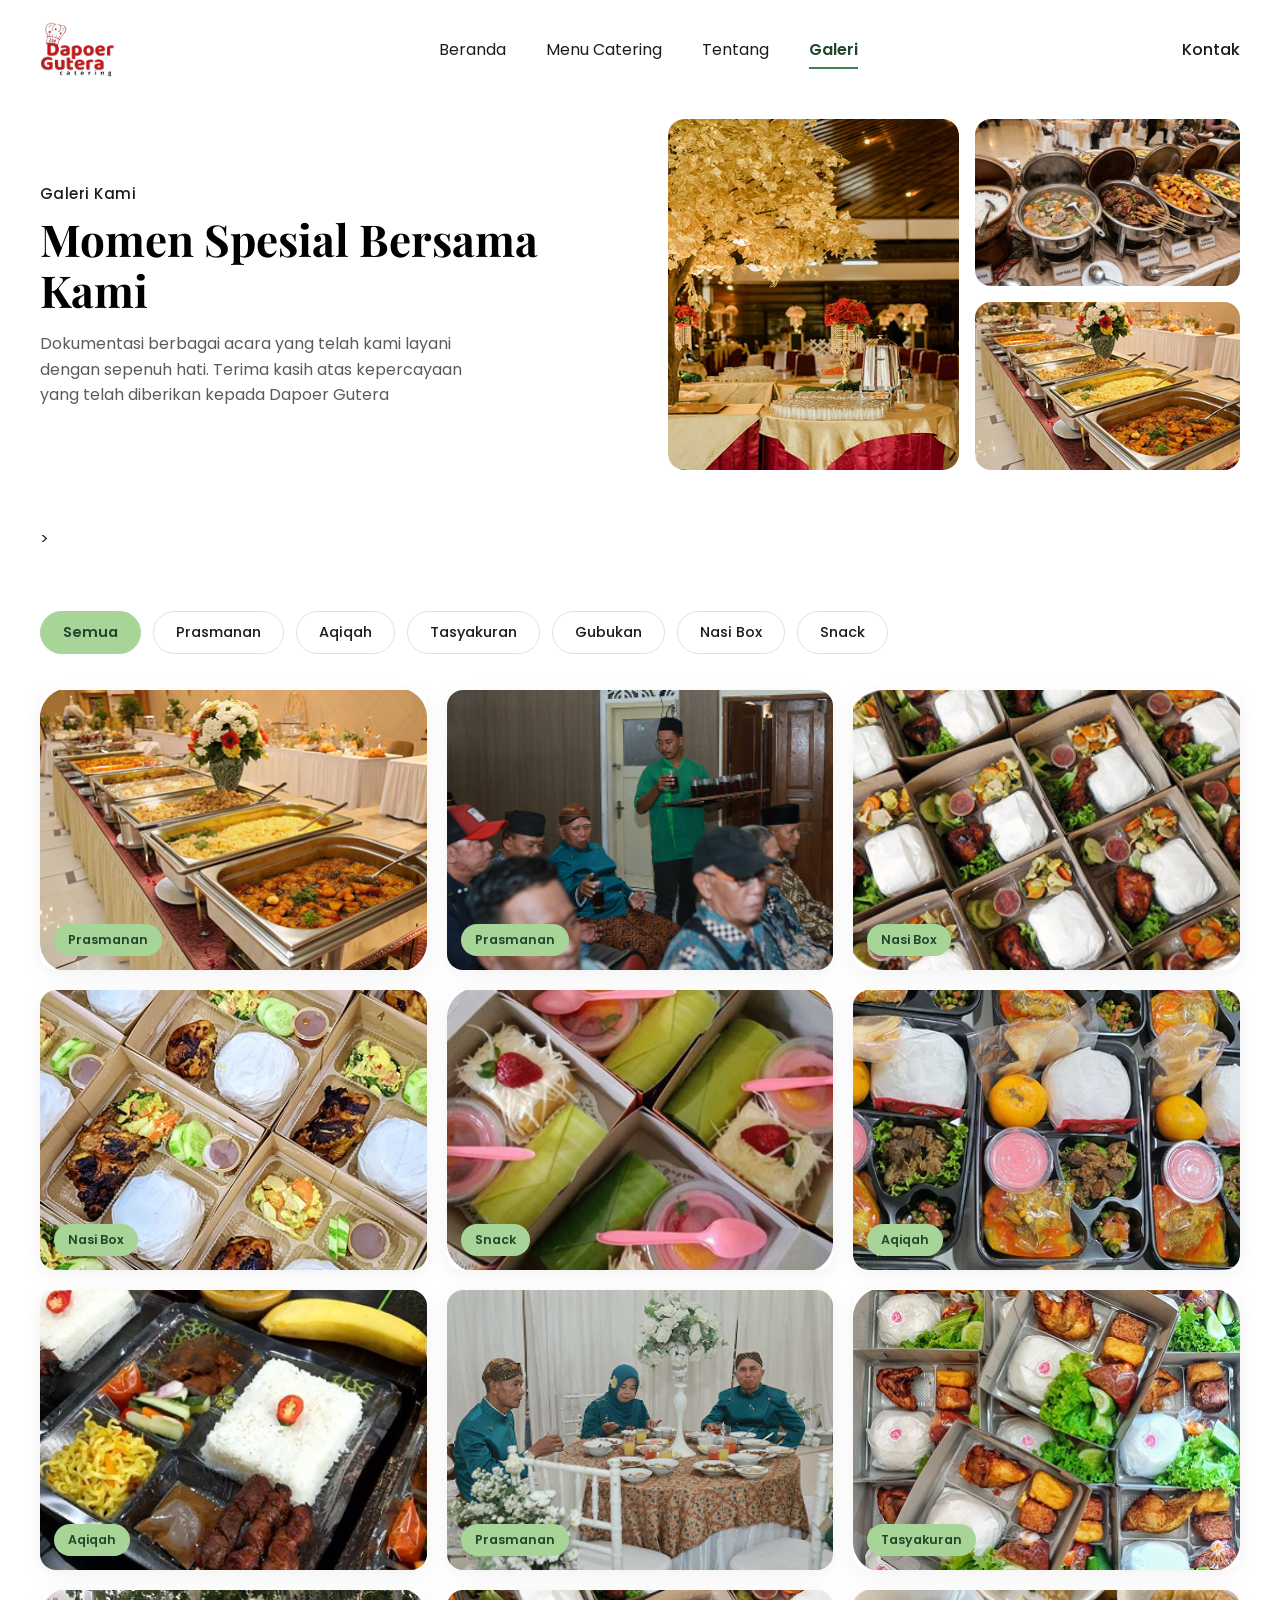
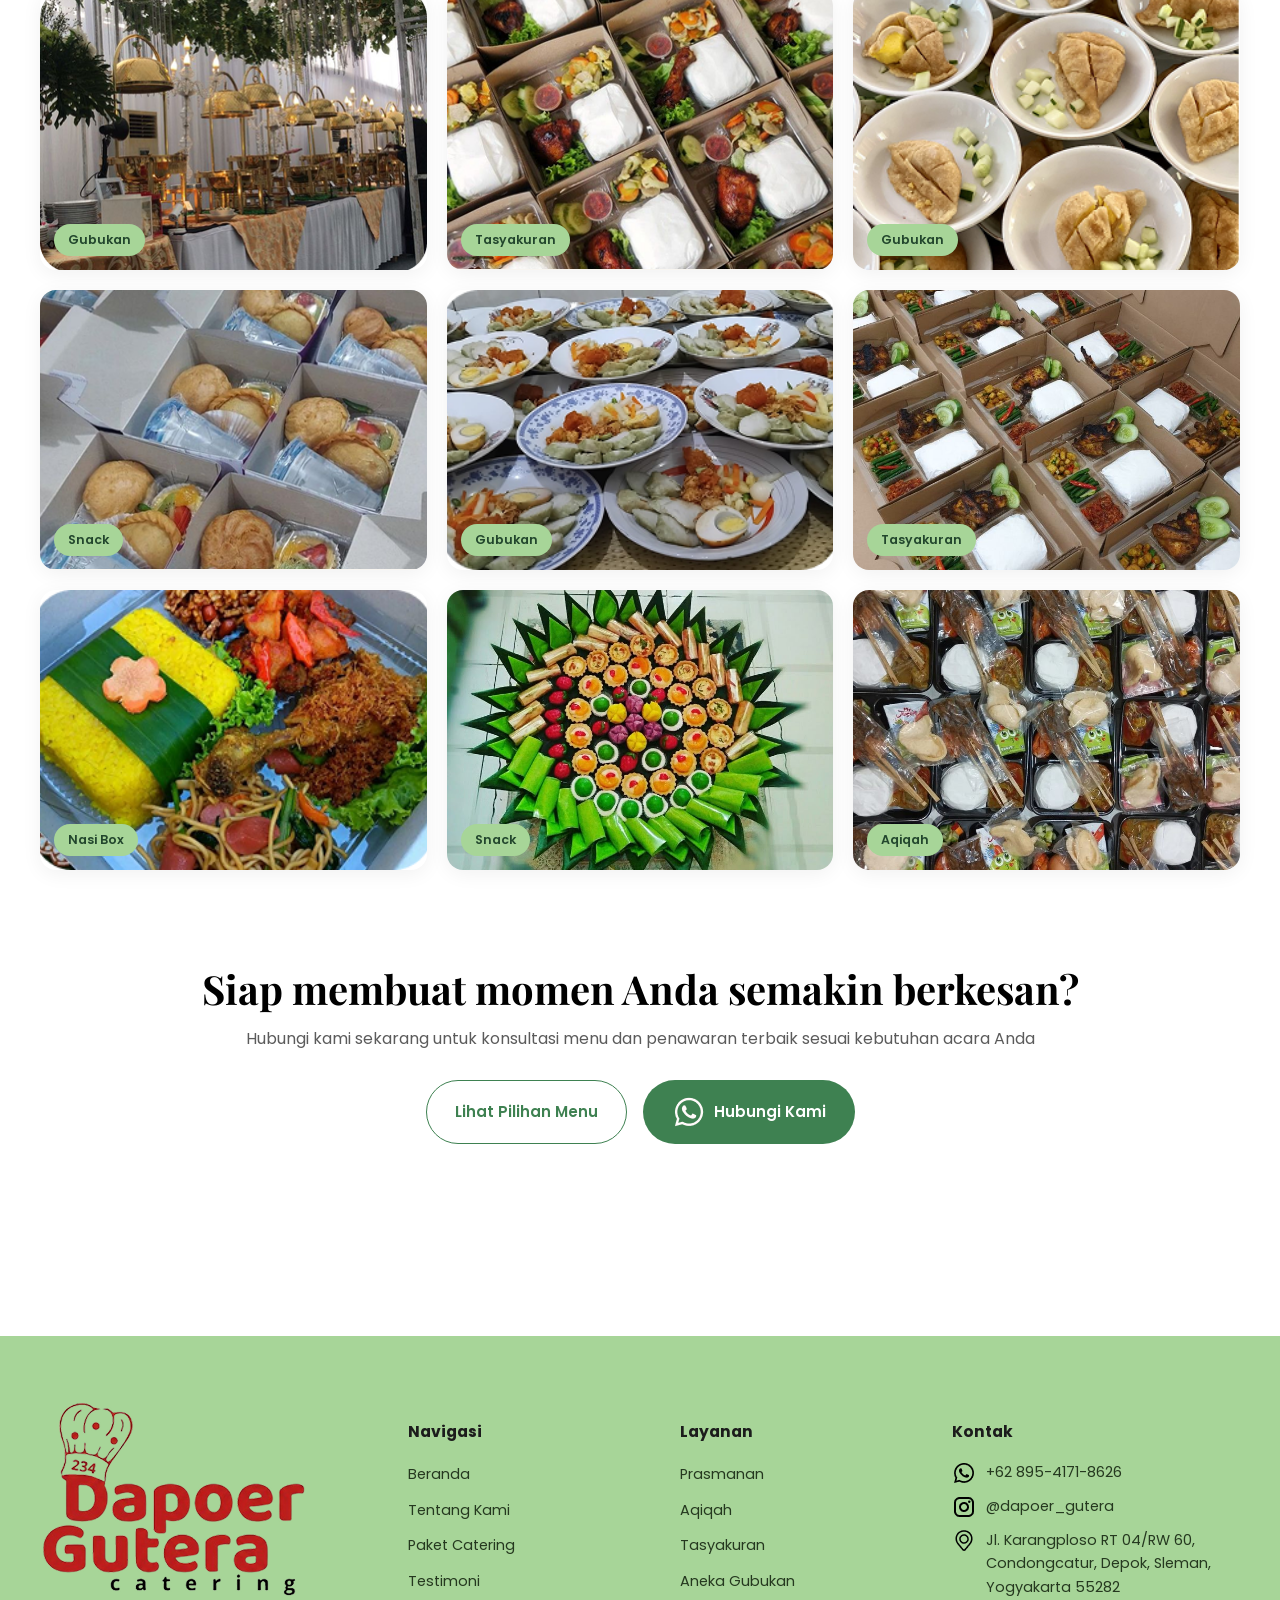
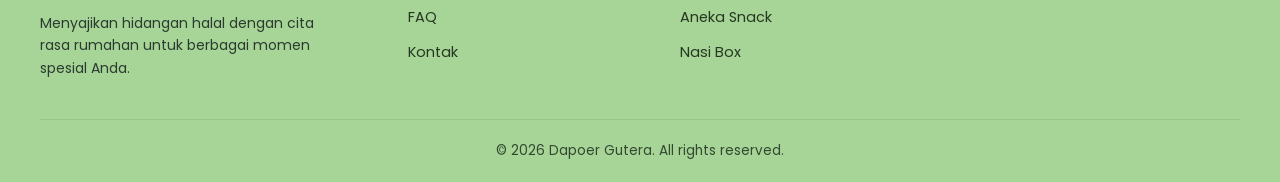
==== commit a0a0d5e7: "update" ====
--- a/galeri.html
+++ b/galeri.html
@@ -41,7 +41,7 @@
         <img src="assets/images/tentang2.png" alt="Prasmanan">
         <img src="assets/images/tentang3.png" alt="Prasmanan">
       </div>
-    </div>
+    </div>>
   </div>
 
   <div class="chip-row">
--- a/styles.css
+++ b/styles.css
@@ -1,3 +1,8 @@
+/* =========================================================
+   Dapoer Gutera — Stylesheet
+   Built from UI KIT | DAPOER GUTERA
+========================================================= */
+
 @import url('https://fonts.googleapis.com/css2?family=Playfair+Display:wght@600;700&family=Poppins:ital,wght@0,300;0,400;0,500;0,600;0,700;1,400&display=swap');
 
 :root{
@@ -2169,3 +2174,48 @@
   .about-split .collage-right img{height:54px;}
 }
 
+/* =========================================================
+   PATCH 7 — Perbaikan overlap foto & grid stats di HP
+   (tentang.html & galeri.html)
+========================================================= */
+
+/* 1) Stats "500+ / 1000+ / 50+ / 10+" di tentang.html:
+      kembalikan ke 4 kolom sejajar (sempat ketimpa jadi 2 kolom) */
+@media (max-width:768px){
+  .stats{
+    grid-template-columns:repeat(4,1fr) !important;
+    gap:8px;
+  }
+  .stat-icon{width:40px;height:40px;margin-bottom:8px;}
+  .stat-icon img{width:26px;height:26px;}
+  .stat-num{font-size:16px;margin-bottom:2px;}
+  .stat-label{font-size:9.5px;line-height:1.25;}
+}
+@media (max-width:360px){
+  .stat-num{font-size:14px;}
+  .stat-label{font-size:8.5px;}
+}
+
+/* 2) Foto collage (tentang.html & galeri.html) memakai img height:100%
+      di dalam grid tanpa tinggi pasti -> di sebagian browser mobile
+      tingginya jadi tidak menentu sehingga menimpa elemen di bawahnya
+      (chip filter / stats). Beri tinggi pasti supaya konsisten. */
+@media (max-width:768px){
+  .gal-hero .collage{
+    height:230px;
+  }
+  .gal-hero .collage-left,
+  .gal-hero .collage-right{
+    height:100%;
+  }
+  .gal-hero .collage-left img,
+  .gal-hero .collage-right img{
+    height:100%;
+    width:100%;
+  }
+}
+@media (max-width:400px){
+  .gal-hero .collage{height:200px;}
+}
+
+
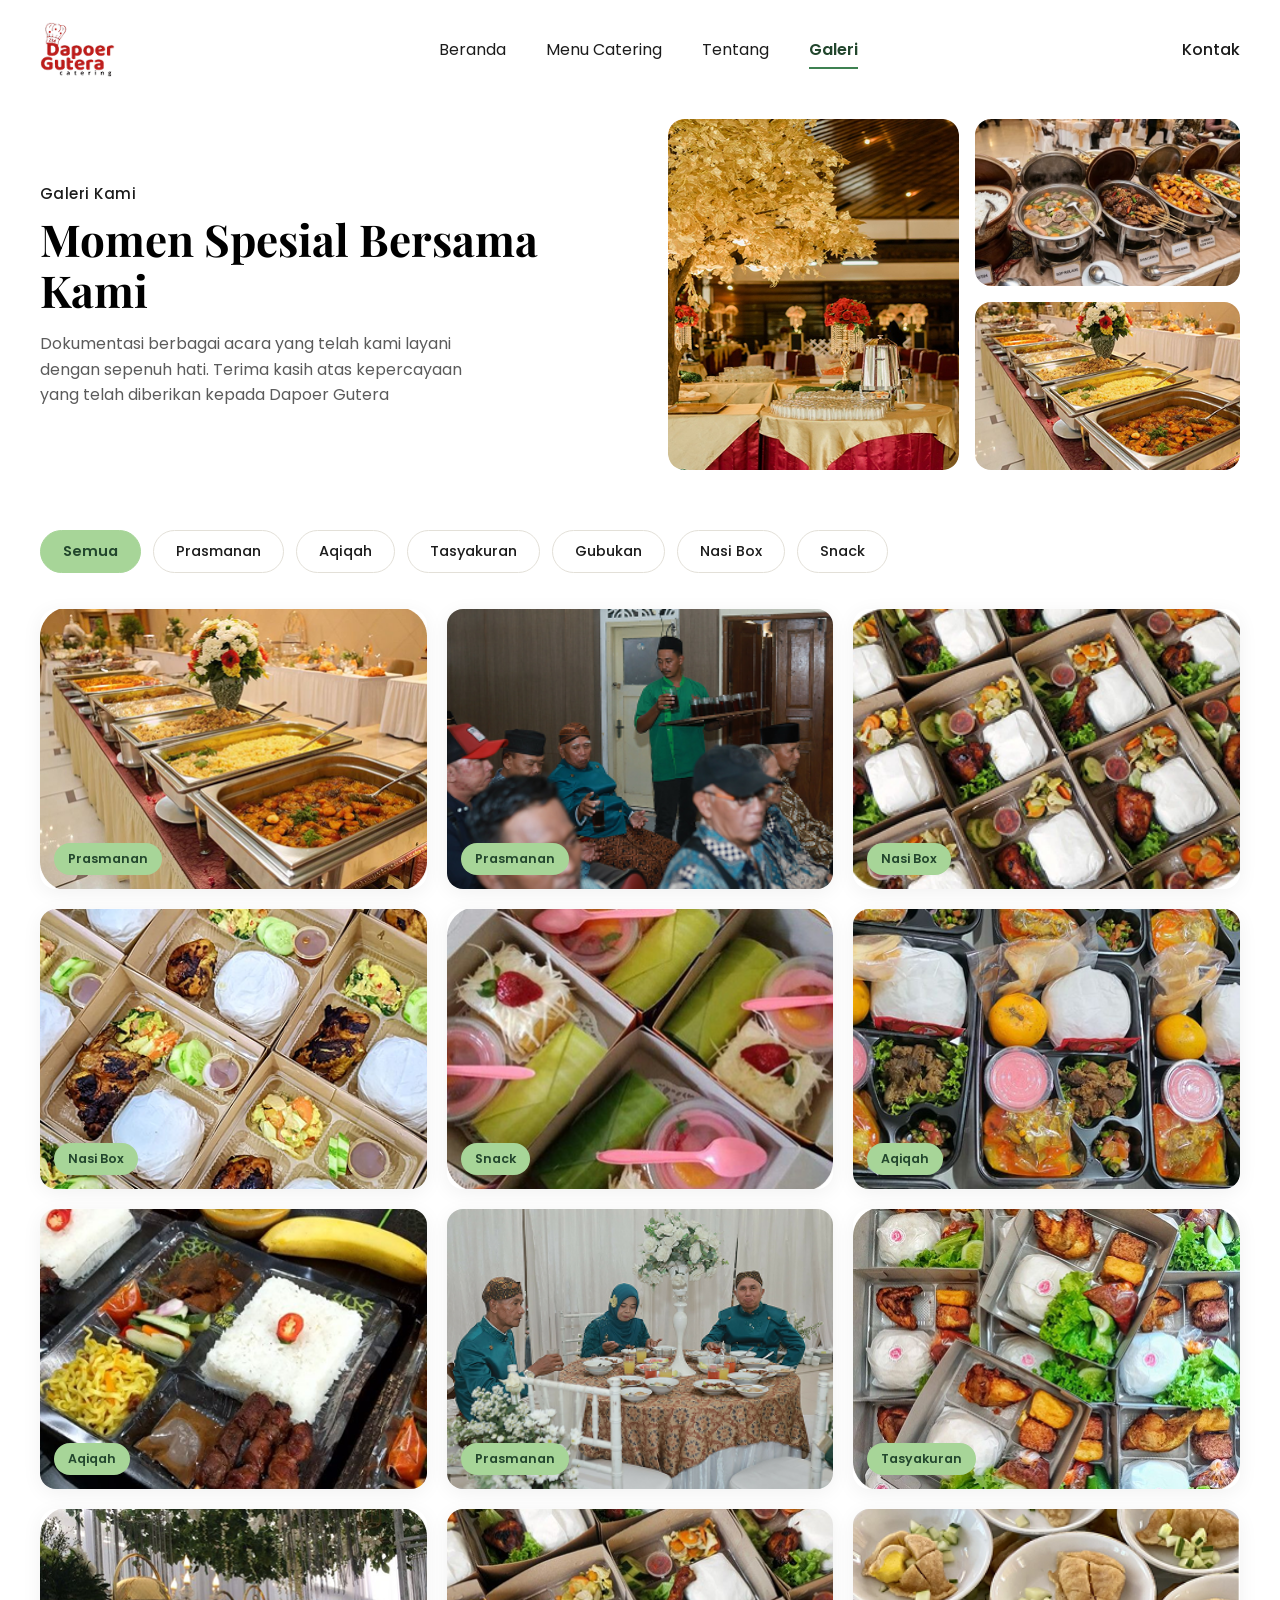
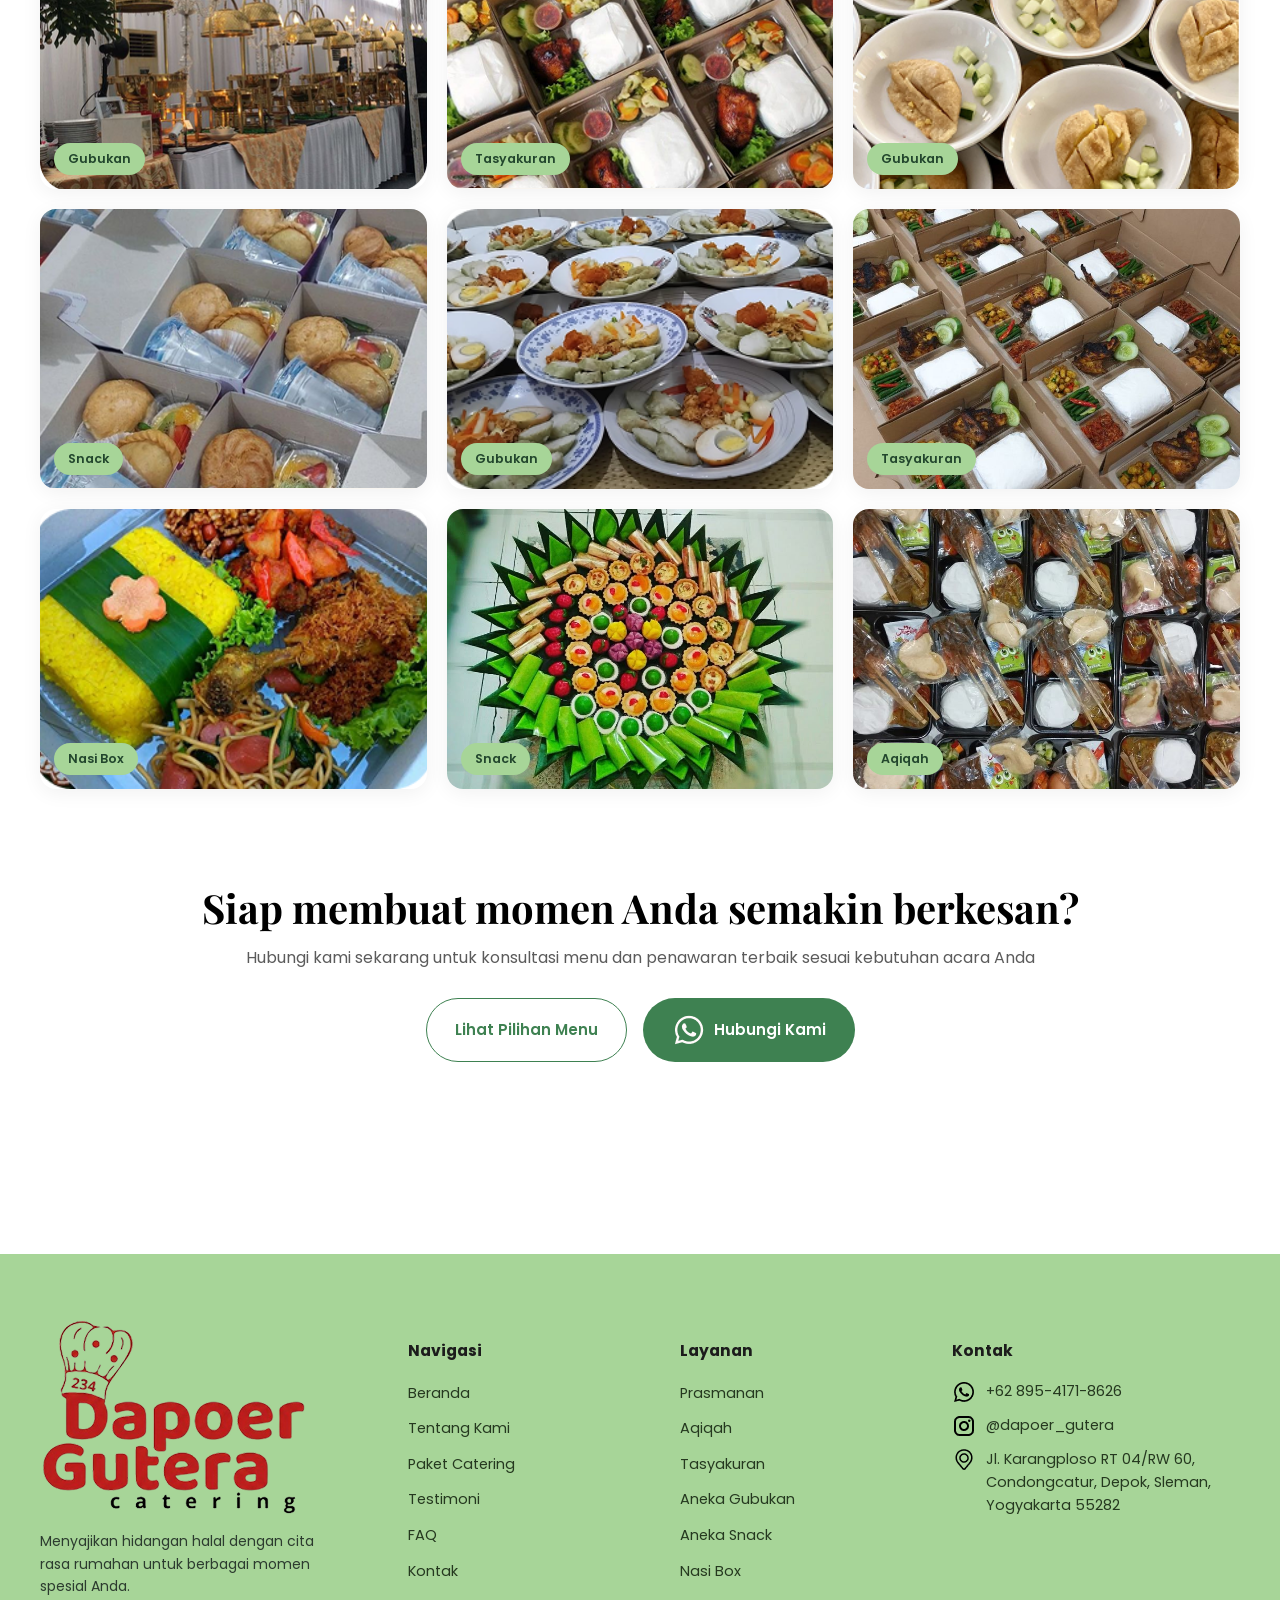
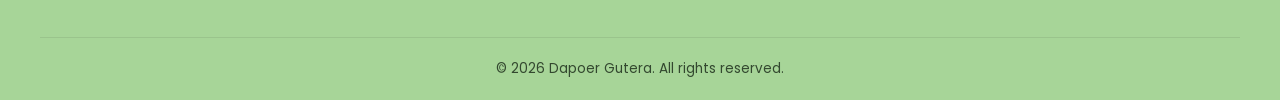
==== commit 521f515b: "Update galeri.html" ====
--- a/galeri.html
+++ b/galeri.html
@@ -41,7 +41,7 @@
         <img src="assets/images/tentang2.png" alt="Prasmanan">
         <img src="assets/images/tentang3.png" alt="Prasmanan">
       </div>
-    </div>>
+    </div>
   </div>
 
   <div class="chip-row">
